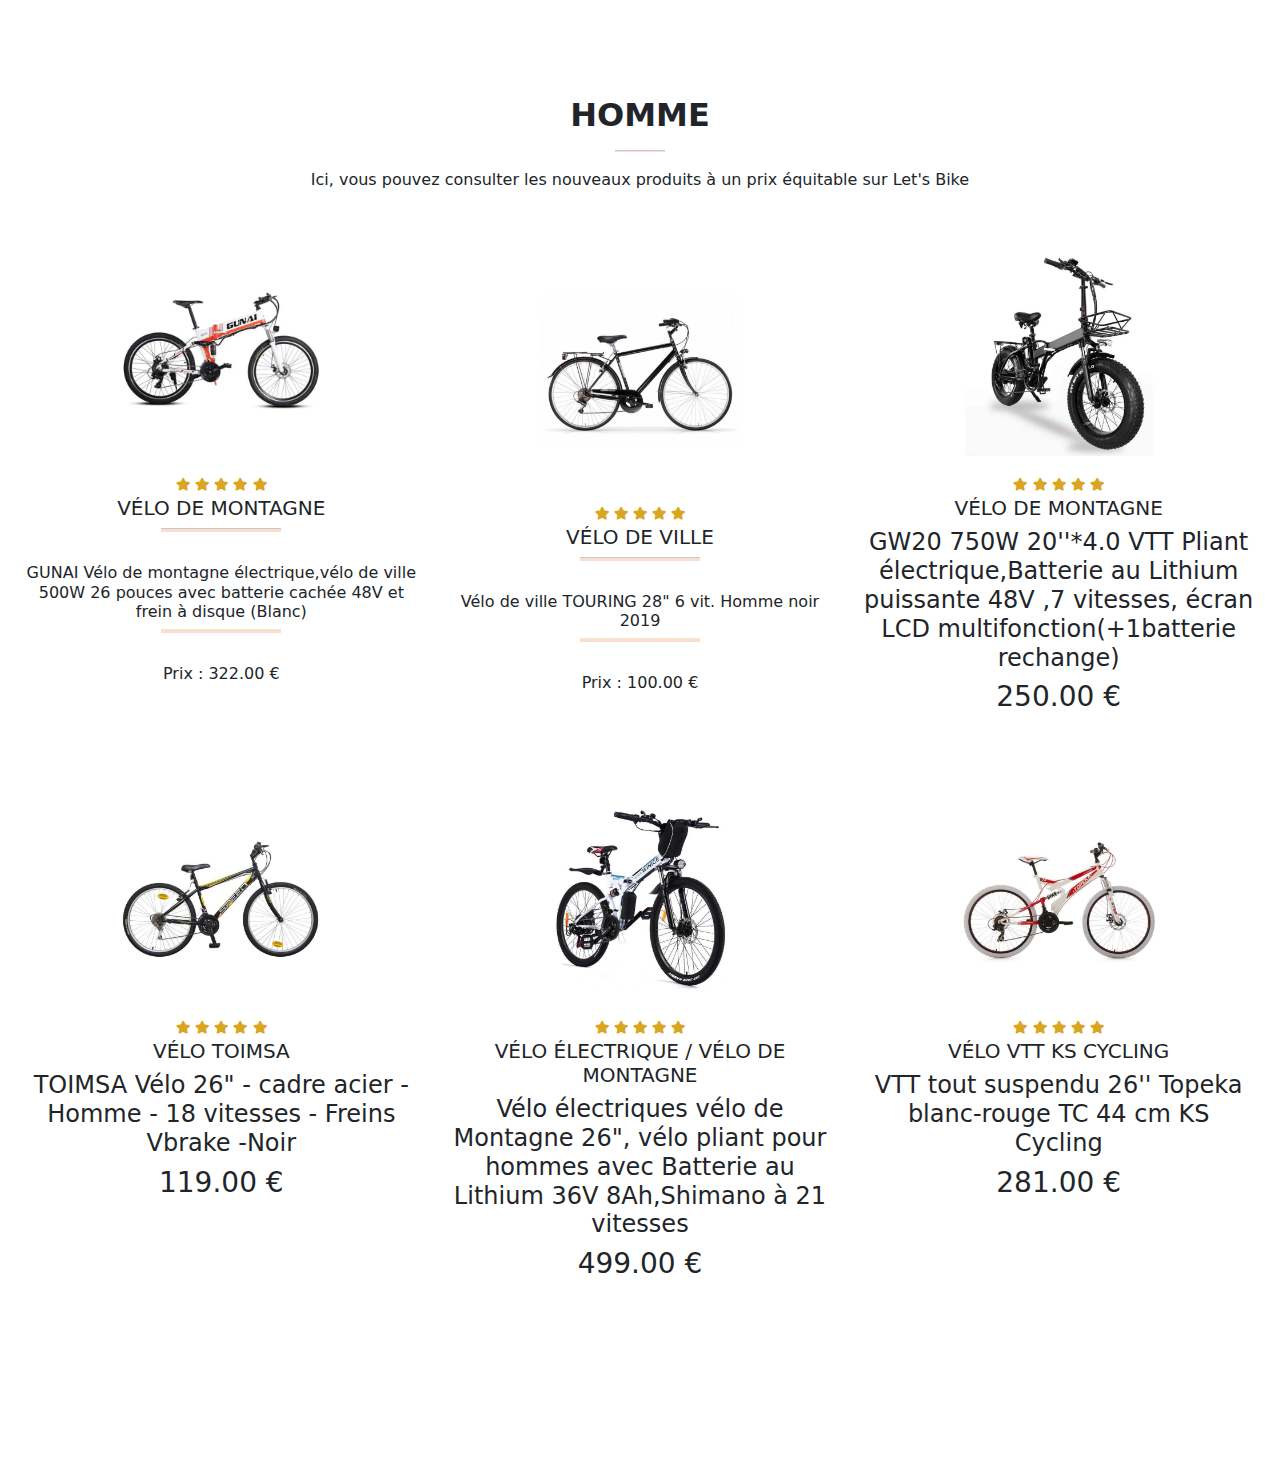
==== e-commerce.html @ 92ebff96 "Les cards" ====
<!DOCTYPE html>
<html lang="fr" dir="ltr">

<head>
    <meta charset="UTF-8">
    <meta http-equiv="X-UA-Compatible" content="IE=edge">
    <meta name="viewport" content="width=device-width, initial-scale=1.0">

    <title>Let's Bike</title>

    <!-- Bootstrap CSS -->
    <link rel="stylesheet" href="https://cdn.jsdelivr.net/npm/bootstrap@5.0.1/dist/css/bootstrap.min.css">
    <!-- Font awesome -->
    <link rel="stylesheet" href="https://cdnjs.cloudflare.com/ajax/libs/font-awesome/5.15.3/css/all.min.css" />
    <!-- Mon fichier css-->
    <link rel="stylesheet" href="css/style.css">

</head>

<body>




    <!-- Les cards Section -->

    <!-- Les cards Vélo pour Homme -->

    <section id="homme" class="my-5 pb-5">

        <div class="container text-center mt-5 py-5">
            <h2 class="text-uppercase fw-bold">HOMME</h2>
            <hr class="mx-auto" style="height: 2px;">
            <p>Ici, vous pouvez consulter les nouveaux produits à un prix équitable sur Let's Bike</p>
        </div>

        <div class="row mx-auto container-fluid row-cols-md-3">
            <div class="product text-center col-12 col-lg-4">
                <img class="img-fluid mb-3" src="images/velo1.webp" alt="" title="GUNAI Vélo de montagne électrique"
                    height="200" width="200">
                <div class="star">
                    <i class="fas fa-star"></i>
                    <i class="fas fa-star"></i>
                    <i class="fas fa-star"></i>
                    <i class="fas fa-star"></i>
                    <i class="fas fa-star"></i>
                </div>
                <h5 class="p-name">VÉLO DE MONTAGNE</h5>
                <hr class="deep-purple accent-2 mb-4 mt-0 d-inline-block mx-auto" style="width: 120px; height: 4px;">
                <h6>GUNAI Vélo de montagne électrique,vélo de ville 500W 26 pouces avec batterie cachée 48V et frein à
                    disque (Blanc)</h6>
                <hr class="deep-purple accent-2 mb-4 mt-0 d-inline-block mx-auto" style="color :#DAA520; width: 120px; height: 4px;">
                <h6 class="p-price">Prix : 322.00 €</h6>
                <button class="buy-btn"><i class="fas fa-shopping-cart"></i> Achat</button>
                <button class="get-btn"><i class="fas fa-shopping-basket"></i>
                    Ajouter au panier</button>
            </div>

            <div class="product text-center col-12 col-lg-4">
                <img class="img-fluid mb-3" src="images/velo2.jpg" alt="" title="GUNAI Vélo de montagne électrique"
                    height="200" width="200">
                <div class="star">
                    <i class="fas fa-star"></i>
                    <i class="fas fa-star"></i>
                    <i class="fas fa-star"></i>
                    <i class="fas fa-star"></i>
                    <i class="fas fa-star"></i>
                </div>
                <h5 class="p-name">VÉLO DE VILLE</h5>
                <hr class="deep-purple accent-2 mb-4 mt-0 d-inline-block mx-auto" style="width: 120px; height: 4px;">
                <h6>Vélo de ville TOURING 28" 6 vit. Homme noir 2019</h6>
                <hr class="deep-purple accent-2 mb-4 mt-0 d-inline-block mx-auto" style="color :#DAA520; width: 120px; height: 4px;">
                <h6 class="p-price">Prix : 100.00 €</h6>
                <button class="buy-btn"><i class="fas fa-shopping-cart"></i> Achat</button>
                <button class="get-btn"><i class="fas fa-shopping-basket"></i>Ajouter au panier</button>
            </div>

            <div class="product text-center col-12 col-lg-4">
                <img class="img-fluid mb-3" src="images/velo3.webp" alt="" title="GUNAI Vélo de montagne électrique"
                    height="200" width="200">
                <div class="star">
                    <i class="fas fa-star"></i>
                    <i class="fas fa-star"></i>
                    <i class="fas fa-star"></i>
                    <i class="fas fa-star"></i>
                    <i class="fas fa-star"></i>
                </div>
                <h5 class="p-name">VÉLO DE MONTAGNE</h5>
                <h4>GW20 750W 20''*4.0 VTT Pliant électrique,Batterie au Lithium puissante 48V ,7 vitesses, écran LCD
                    multifonction(+1batterie rechange)</h4>
                <h3 class="p-price">250.00 €</h3>
                <button class="buy-btn"><i class="fas fa-shopping-cart"></i> Achat</button>
                <button class="get-btn"><i class="fas fa-shopping-basket"></i>
                    Ajouter au panier</button>
            </div>


            <div class="product text-center col-12 col-lg-4">
                <img class="img-fluid mb-3" src="images/velo4.jpg" alt="" title="GUNAI Vélo de montagne électrique"
                    height="200" width="200">
                <div class="star">
                    <i class="fas fa-star"></i>
                    <i class="fas fa-star"></i>
                    <i class="fas fa-star"></i>
                    <i class="fas fa-star"></i>
                    <i class="fas fa-star"></i>
                </div>
                <h5 class="p-name">VÉLO TOIMSA</h5>
                <h4>TOIMSA Vélo 26" - cadre acier - Homme - 18 vitesses - Freins Vbrake -Noir</h4>
                <h3 class="p-price">119.00 €</h3>
                <button class="buy-btn"><i class="fas fa-shopping-cart"></i> Achat</button>
                <button class="get-btn"><i class="fas fa-shopping-basket"></i>
                    Ajouter au panier</button>
            </div>

            <div class="product text-center col-12 col-lg-4">
                <img class="img-fluid mb-3" src="images/velo5.jpg" alt="" title="GUNAI Vélo de montagne électrique"
                    height="200" width="200">
                <div class="star">
                    <i class="fas fa-star"></i>
                    <i class="fas fa-star"></i>
                    <i class="fas fa-star"></i>
                    <i class="fas fa-star"></i>
                    <i class="fas fa-star"></i>
                </div>
                <h5 class="p-name">VÉLO ÉLECTRIQUE / VÉLO DE MONTAGNE</h5>
                <h4>Vélo électriques vélo de Montagne 26", vélo pliant pour hommes avec Batterie au Lithium 36V
                    8Ah,Shimano à 21 vitesses</h4>
                <h3 class="p-price">499.00 €</h3>
                <button class="buy-btn"><i class="fas fa-shopping-cart"></i> Achat</button>
                <button class="get-btn"><i class="fas fa-shopping-basket"></i>
                    Ajouter au panier</button>
            </div>

            <div class="product text-center col-12 col-lg-4">
                <img class="img-fluid mb-3" src="images/velo6.jpg" alt="" title="GUNAI Vélo de montagne électrique"
                    height="200" width="200">
                <div class="star">
                    <i class="fas fa-star"></i>
                    <i class="fas fa-star"></i>
                    <i class="fas fa-star"></i>
                    <i class="fas fa-star"></i>
                    <i class="fas fa-star"></i>
                </div>
                <h5 class="p-name">VÉLO VTT KS CYCLING</h5>
                <h4>VTT tout suspendu 26'' Topeka blanc-rouge TC 44 cm KS Cycling</h4>
                <h3 class="p-price">281.00 €</h3>
                <button class="buy-btn"><i class="fas fa-shopping-cart"></i> Achat</button>
                <button class="get-btn"><i class="fas fa-shopping-basket"></i>Ajouter au panier</button>
            </div>
        </div>




    </section>




    <!-- Fin les cards -->




    <!--Fichier js-->
    <script src="js/script.js"></script>
    <!-- Option 1: Bootstrap Bundle with Popper -->
    <script src="https://cdn.jsdelivr.net/npm/bootstrap@5.0.1/dist/js/bootstrap.bundle.min.js"></script>

</body>

</html>
---- css/style.css ----
/* --- Produits --- */

.product {
    cursor: pointer;
    margin-bottom: 2rem;    
}
.product img {
    transition: 0.3s all;
}

.product:hover img {
    opacity: 0.7;
}
.product #buy-btn,.product .get-btn{
    transform: translateY(20px);
    opacity: 0;
    transition: 0.3s all;
}
}
.product:hover #buy-btn,.product:hover .get-btn{
  
    transform: translateY(0);
    opacity: 1;
   
}

.product .buy-btn,.product .get-btn{
    background-color: #563D7C;
    transform: translateY(20px);
    opacity: 0;
    transition: 0.3s all;
    color: #FFE484;
}
.product:hover .buy-btn,.product:hover .get-btn{
  
    transform: translateY(0);
    opacity: 1;
   
}
hr {
    height: 5px;
    width: 50px;
    background-color: #fb774b;
}
.star i {
    font-size: 0.8rem;
    color: goldenrod;
}
.product button {
    font-size: 0.8rem;
    font-weight: 700;
    outline: none;
    border: none;
    padding: 13px 30px;
    text-transform: uppercase;
    cursor: pointer;
}
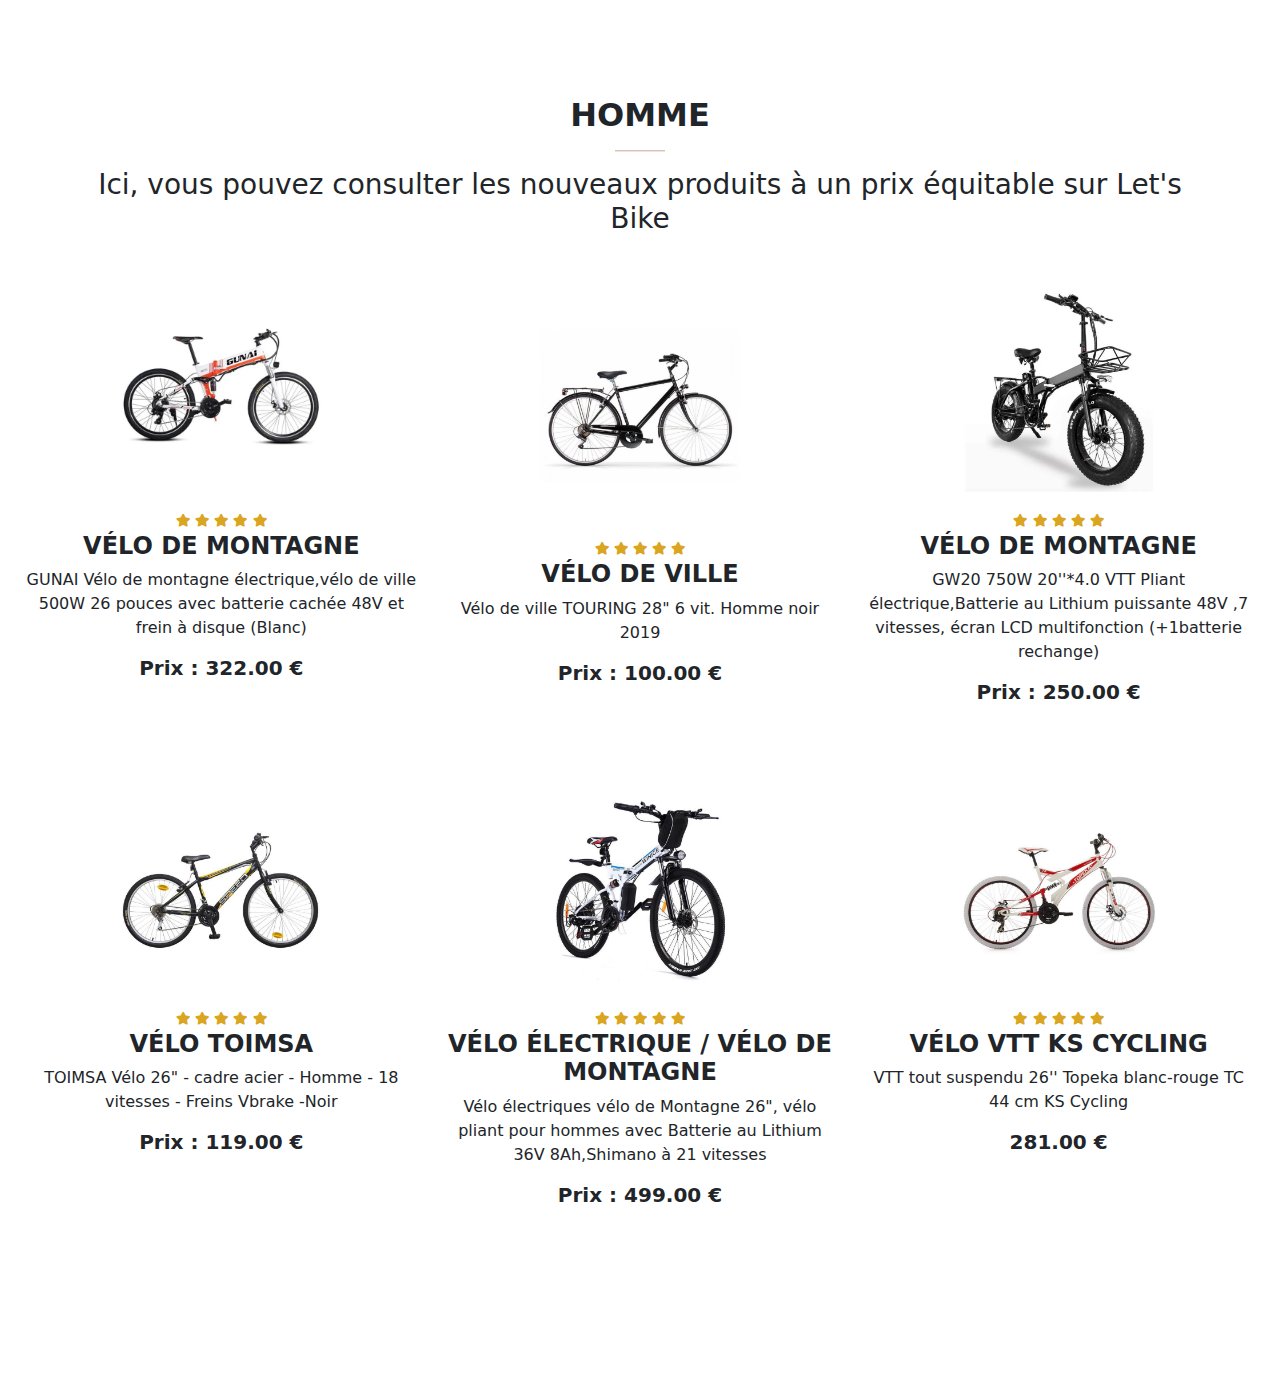
==== commit c830ff20: "correction de style dans les cards" ====
--- a/e-commerce.html
+++ b/e-commerce.html
@@ -30,14 +30,14 @@
 
         <div class="container text-center mt-5 py-5">
             <h2 class="text-uppercase fw-bold">HOMME</h2>
-            <hr class="mx-auto" style="height: 2px;">
-            <p>Ici, vous pouvez consulter les nouveaux produits à un prix équitable sur Let's Bike</p>
+            <hr class="mx-auto">
+            <h3>Ici, vous pouvez consulter les nouveaux produits à un prix équitable sur Let's Bike</h3>
         </div>
 
-        <div class="row mx-auto container-fluid row-cols-md-3">
+        <div class="row mx-auto container-fluid">
+
             <div class="product text-center col-12 col-lg-4">
-                <img class="img-fluid mb-3" src="images/velo1.webp" alt="" title="GUNAI Vélo de montagne électrique"
-                    height="200" width="200">
+                <img class="img-fluid mb-3" src="images/velo1.webp" alt="velo1" title="GUNAI Vélo de montagne électrique" height="200" width="200">
                 <div class="star">
                     <i class="fas fa-star"></i>
                     <i class="fas fa-star"></i>
@@ -45,20 +45,18 @@
                     <i class="fas fa-star"></i>
                     <i class="fas fa-star"></i>
                 </div>
-                <h5 class="p-name">VÉLO DE MONTAGNE</h5>
-                <hr class="deep-purple accent-2 mb-4 mt-0 d-inline-block mx-auto" style="width: 120px; height: 4px;">
-                <h6>GUNAI Vélo de montagne électrique,vélo de ville 500W 26 pouces avec batterie cachée 48V et frein à
-                    disque (Blanc)</h6>
-                <hr class="deep-purple accent-2 mb-4 mt-0 d-inline-block mx-auto" style="color :#DAA520; width: 120px; height: 4px;">
-                <h6 class="p-price">Prix : 322.00 €</h6>
+                <h4 class="p-name fw-bold">VÉLO DE MONTAGNE</h4>
+                <p>GUNAI Vélo de montagne électrique,vélo de ville 500W 26 pouces avec batterie cachée 48V et frein à
+                    disque (Blanc)</p>
+                <h5 class="p-price fw-bold">Prix : 322.00 €</h5>
                 <button class="buy-btn"><i class="fas fa-shopping-cart"></i> Achat</button>
-                <button class="get-btn"><i class="fas fa-shopping-basket"></i>
-                    Ajouter au panier</button>
+                <button class="get-btn"><i class="fas fa-shopping-basket"></i> Ajouter au panier</button>
             </div>
 
+
+
             <div class="product text-center col-12 col-lg-4">
-                <img class="img-fluid mb-3" src="images/velo2.jpg" alt="" title="GUNAI Vélo de montagne électrique"
-                    height="200" width="200">
+                <img class="img-fluid mb-3" src="images/velo2.jpg" alt="velo2" title="Vélo de ville touring" height="200" width="200">
                 <div class="star">
                     <i class="fas fa-star"></i>
                     <i class="fas fa-star"></i>
@@ -66,18 +64,17 @@
                     <i class="fas fa-star"></i>
                     <i class="fas fa-star"></i>
                 </div>
-                <h5 class="p-name">VÉLO DE VILLE</h5>
-                <hr class="deep-purple accent-2 mb-4 mt-0 d-inline-block mx-auto" style="width: 120px; height: 4px;">
-                <h6>Vélo de ville TOURING 28" 6 vit. Homme noir 2019</h6>
-                <hr class="deep-purple accent-2 mb-4 mt-0 d-inline-block mx-auto" style="color :#DAA520; width: 120px; height: 4px;">
-                <h6 class="p-price">Prix : 100.00 €</h6>
+                <h4 class="p-name fw-bold">VÉLO DE VILLE</h4>
+                <p>Vélo de ville TOURING 28" 6 vit. Homme noir 2019</p>
+                <h5 class="p-price fw-bold">Prix : 100.00 €</h5>
                 <button class="buy-btn"><i class="fas fa-shopping-cart"></i> Achat</button>
-                <button class="get-btn"><i class="fas fa-shopping-basket"></i>Ajouter au panier</button>
+                <button class="get-btn"><i class="fas fa-shopping-basket"></i> Ajouter au panier</button>
             </div>
 
+
+
             <div class="product text-center col-12 col-lg-4">
-                <img class="img-fluid mb-3" src="images/velo3.webp" alt="" title="GUNAI Vélo de montagne électrique"
-                    height="200" width="200">
+                <img class="img-fluid mb-3" src="images/velo3.webp" alt="velo3" title="VTT Pliant électrique" height="200" width="200">
                 <div class="star">
                     <i class="fas fa-star"></i>
                     <i class="fas fa-star"></i>
@@ -85,19 +82,16 @@
                     <i class="fas fa-star"></i>
                     <i class="fas fa-star"></i>
                 </div>
-                <h5 class="p-name">VÉLO DE MONTAGNE</h5>
-                <h4>GW20 750W 20''*4.0 VTT Pliant électrique,Batterie au Lithium puissante 48V ,7 vitesses, écran LCD
-                    multifonction(+1batterie rechange)</h4>
-                <h3 class="p-price">250.00 €</h3>
+                <h4 class="p-name fw-bold">VÉLO DE MONTAGNE</h4>
+                <p>GW20 750W 20''*4.0 VTT Pliant électrique,Batterie au Lithium puissante 48V ,7 vitesses, écran LCD multifonction (+1batterie rechange)</p>
+                <h5 class="p-price fw-bold">Prix : 250.00 €</h5>
                 <button class="buy-btn"><i class="fas fa-shopping-cart"></i> Achat</button>
-                <button class="get-btn"><i class="fas fa-shopping-basket"></i>
-                    Ajouter au panier</button>
+                <button class="get-btn"><i class="fas fa-shopping-basket"></i> Ajouter au panier</button>
             </div>
 
 
             <div class="product text-center col-12 col-lg-4">
-                <img class="img-fluid mb-3" src="images/velo4.jpg" alt="" title="GUNAI Vélo de montagne électrique"
-                    height="200" width="200">
+                <img class="img-fluid mb-3" src="images/velo4.jpg" alt="velo4" title="TOIMSA Vélo 26" height="200" width="200">
                 <div class="star">
                     <i class="fas fa-star"></i>
                     <i class="fas fa-star"></i>
@@ -105,17 +99,15 @@
                     <i class="fas fa-star"></i>
                     <i class="fas fa-star"></i>
                 </div>
-                <h5 class="p-name">VÉLO TOIMSA</h5>
-                <h4>TOIMSA Vélo 26" - cadre acier - Homme - 18 vitesses - Freins Vbrake -Noir</h4>
-                <h3 class="p-price">119.00 €</h3>
+                <h4 class="p-name fw-bold">VÉLO TOIMSA</h4>
+                <p>TOIMSA Vélo 26" - cadre acier - Homme - 18 vitesses - Freins Vbrake -Noir</p>
+                <h5 class="p-price fw-bold">Prix : 119.00 €</h5>
                 <button class="buy-btn"><i class="fas fa-shopping-cart"></i> Achat</button>
-                <button class="get-btn"><i class="fas fa-shopping-basket"></i>
-                    Ajouter au panier</button>
+                <button class="get-btn"><i class="fas fa-shopping-basket"></i> Ajouter au panier</button>
             </div>
 
             <div class="product text-center col-12 col-lg-4">
-                <img class="img-fluid mb-3" src="images/velo5.jpg" alt="" title="GUNAI Vélo de montagne électrique"
-                    height="200" width="200">
+                <img class="img-fluid mb-3" src="images/velo5.jpg" alt="velo5" title="Vélo électriques vélo de Montagne" height="200" width="200">
                 <div class="star">
                     <i class="fas fa-star"></i>
                     <i class="fas fa-star"></i>
@@ -123,18 +115,15 @@
                     <i class="fas fa-star"></i>
                     <i class="fas fa-star"></i>
                 </div>
-                <h5 class="p-name">VÉLO ÉLECTRIQUE / VÉLO DE MONTAGNE</h5>
-                <h4>Vélo électriques vélo de Montagne 26", vélo pliant pour hommes avec Batterie au Lithium 36V
-                    8Ah,Shimano à 21 vitesses</h4>
-                <h3 class="p-price">499.00 €</h3>
+                <h4 class="p-name fw-bold">VÉLO ÉLECTRIQUE / VÉLO DE MONTAGNE</h4>
+                <p>Vélo électriques vélo de Montagne 26", vélo pliant pour hommes avec Batterie au Lithium 36V 8Ah,Shimano à 21 vitesses</p>
+                <h5 class="p-price fw-bold">Prix : 499.00 €</h5>
                 <button class="buy-btn"><i class="fas fa-shopping-cart"></i> Achat</button>
-                <button class="get-btn"><i class="fas fa-shopping-basket"></i>
-                    Ajouter au panier</button>
+                <button class="get-btn"><i class="fas fa-shopping-basket"></i> Ajouter au panier</button>
             </div>
 
             <div class="product text-center col-12 col-lg-4">
-                <img class="img-fluid mb-3" src="images/velo6.jpg" alt="" title="GUNAI Vélo de montagne électrique"
-                    height="200" width="200">
+                <img class="img-fluid mb-3" src="images/velo6.jpg" alt="velo6" title="VTT KS Cycling" height="200" width="200">
                 <div class="star">
                     <i class="fas fa-star"></i>
                     <i class="fas fa-star"></i>
@@ -142,11 +131,11 @@
                     <i class="fas fa-star"></i>
                     <i class="fas fa-star"></i>
                 </div>
-                <h5 class="p-name">VÉLO VTT KS CYCLING</h5>
-                <h4>VTT tout suspendu 26'' Topeka blanc-rouge TC 44 cm KS Cycling</h4>
-                <h3 class="p-price">281.00 €</h3>
+                <h4 class="p-name fw-bold">VÉLO VTT KS CYCLING</h4>
+                <p>VTT tout suspendu 26'' Topeka blanc-rouge TC 44 cm KS Cycling</p>
+                <h5 class="p-price fw-bold">281.00 €</h5>
                 <button class="buy-btn"><i class="fas fa-shopping-cart"></i> Achat</button>
-                <button class="get-btn"><i class="fas fa-shopping-basket"></i>Ajouter au panier</button>
+                <button class="get-btn"><i class="fas fa-shopping-basket"></i> Ajouter au panier</button>
             </div>
         </div>
 
--- a/css/style.css
+++ b/css/style.css
@@ -39,7 +39,7 @@
    
 }
 hr {
-    height: 5px;
+    height: 2px;
     width: 50px;
     background-color: #fb774b;
 }
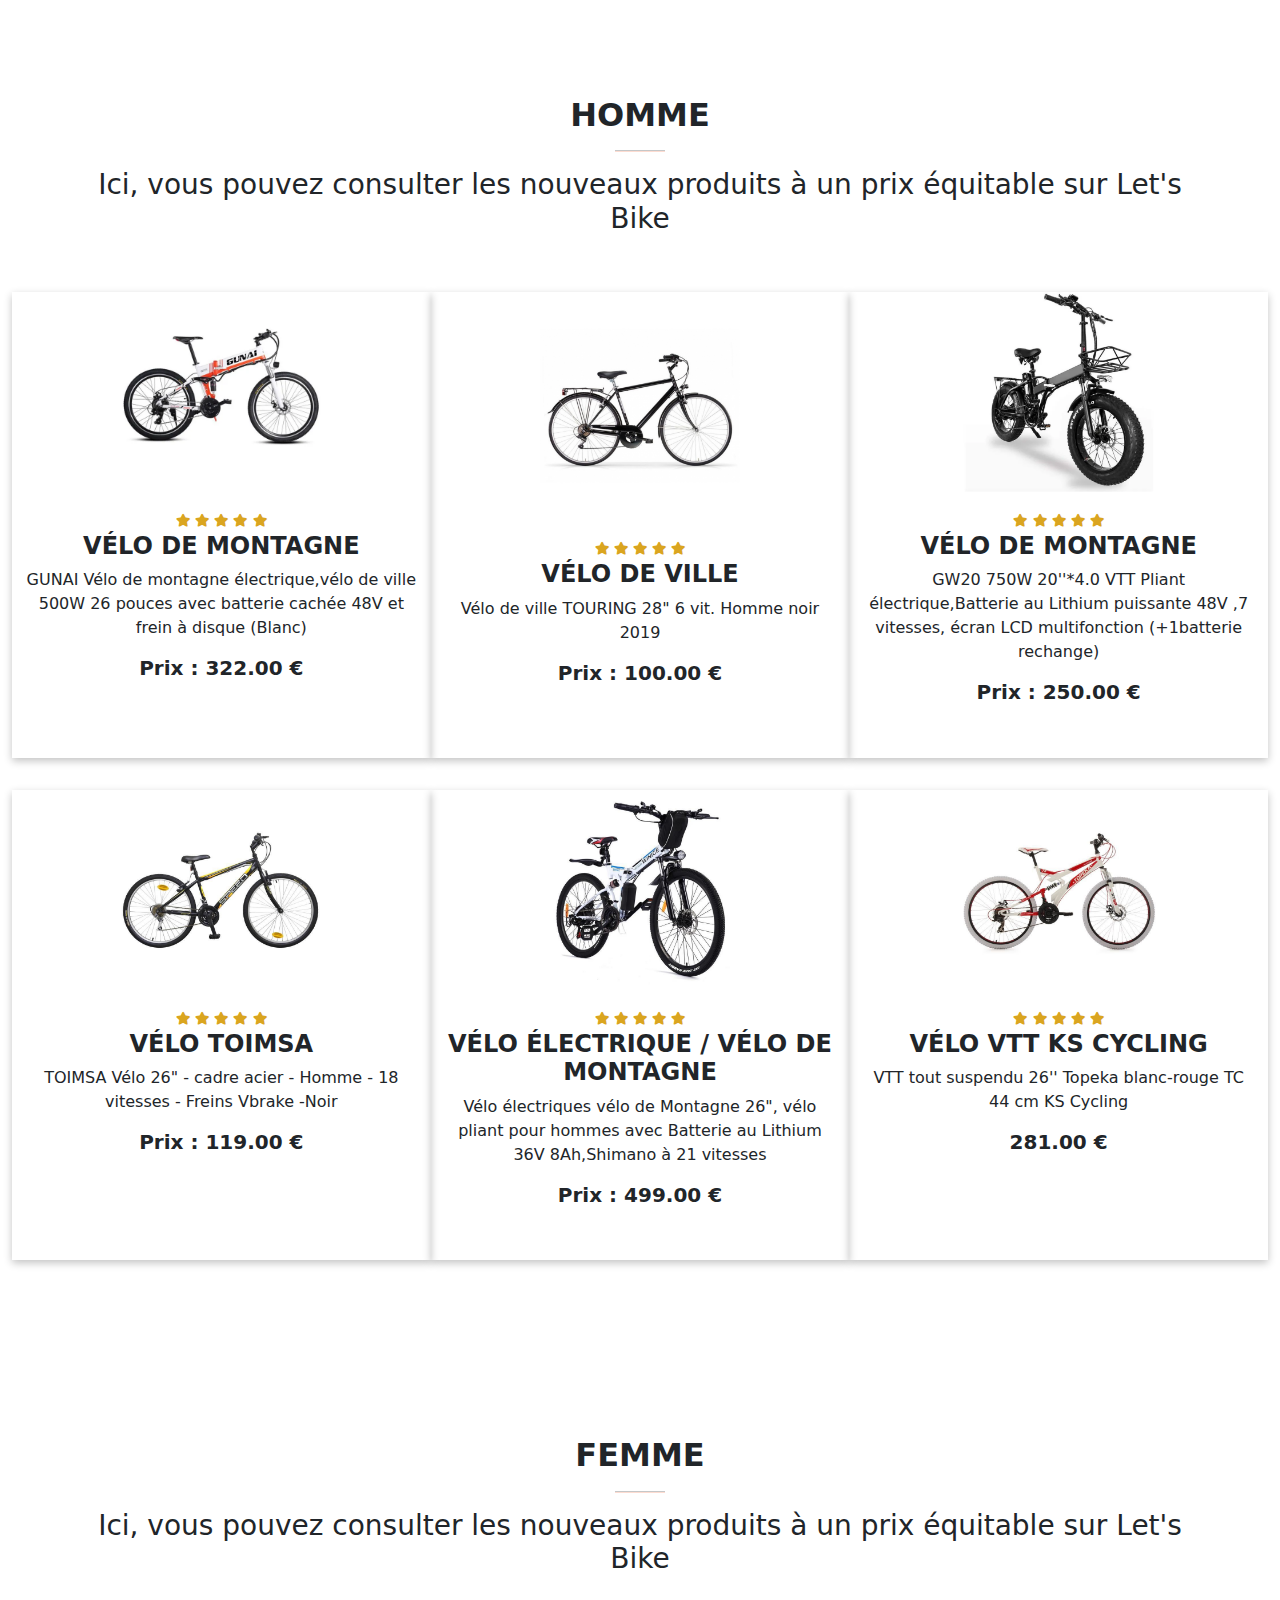
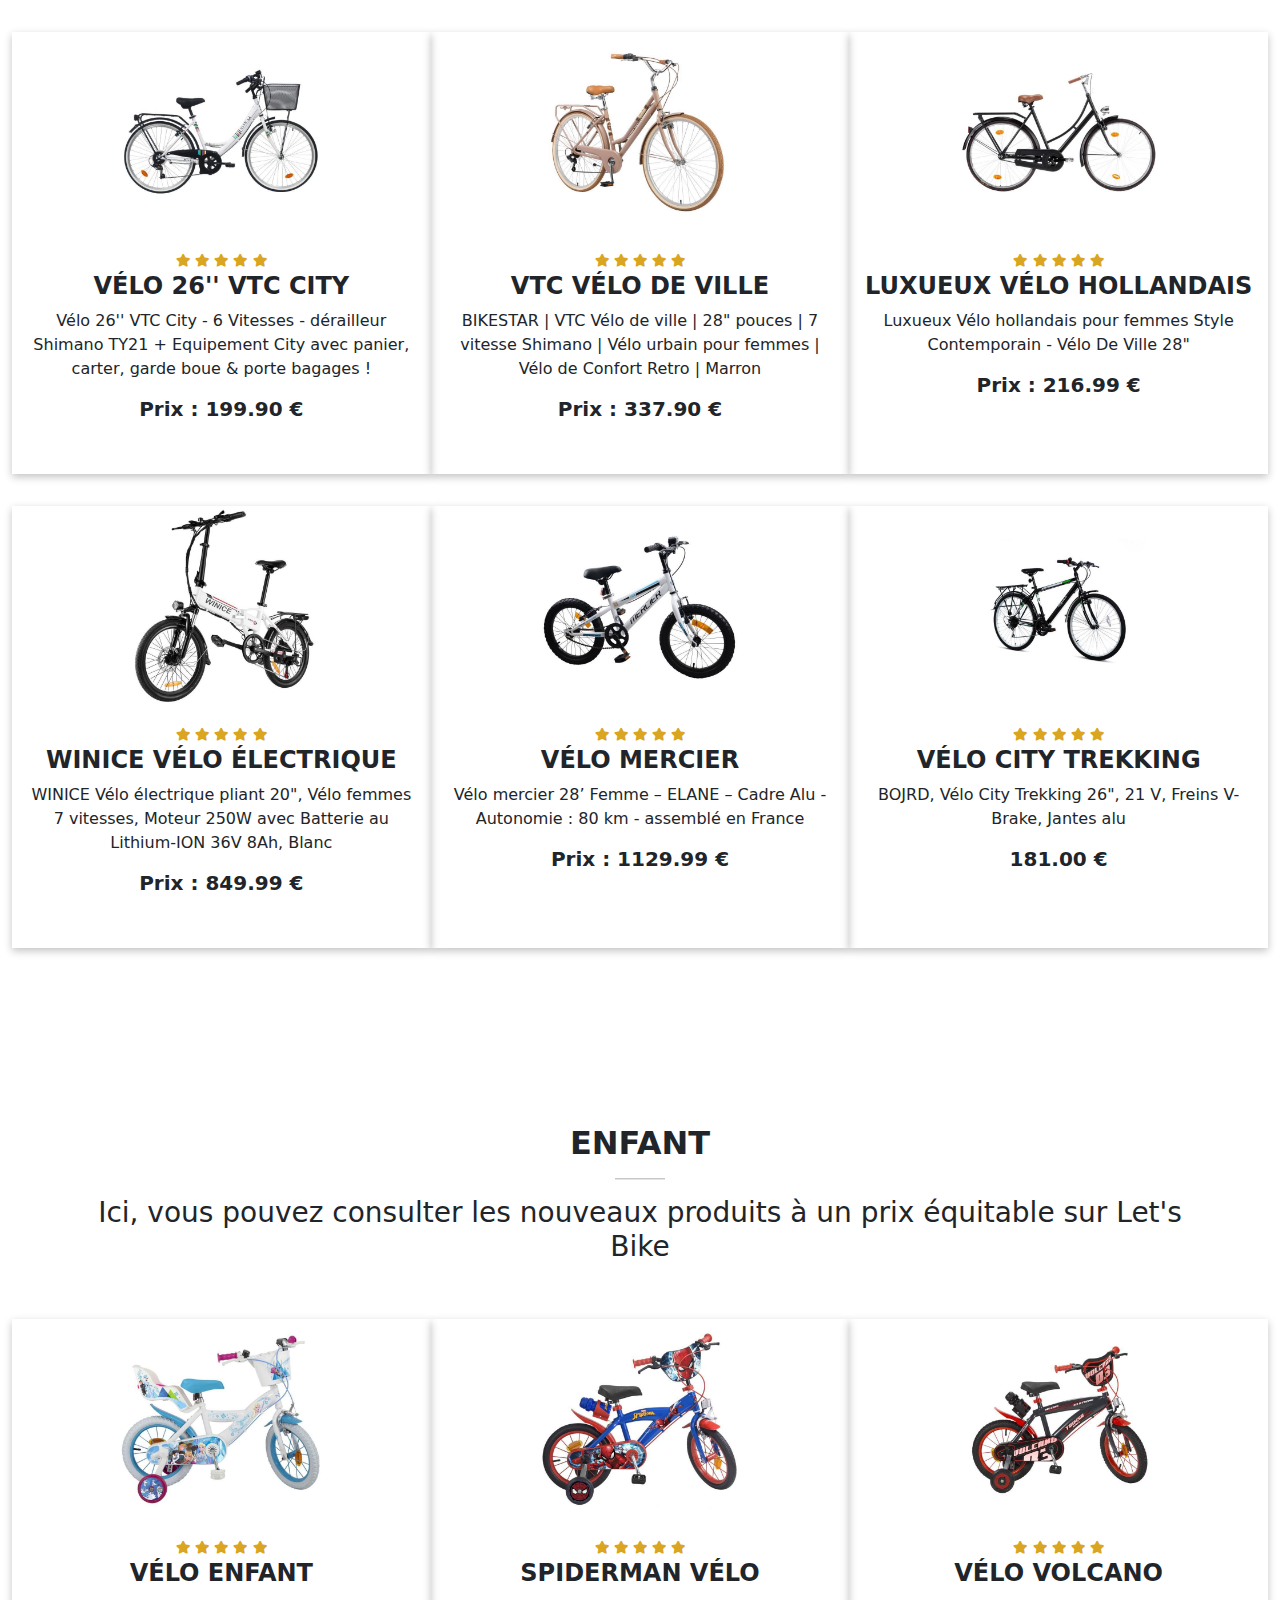
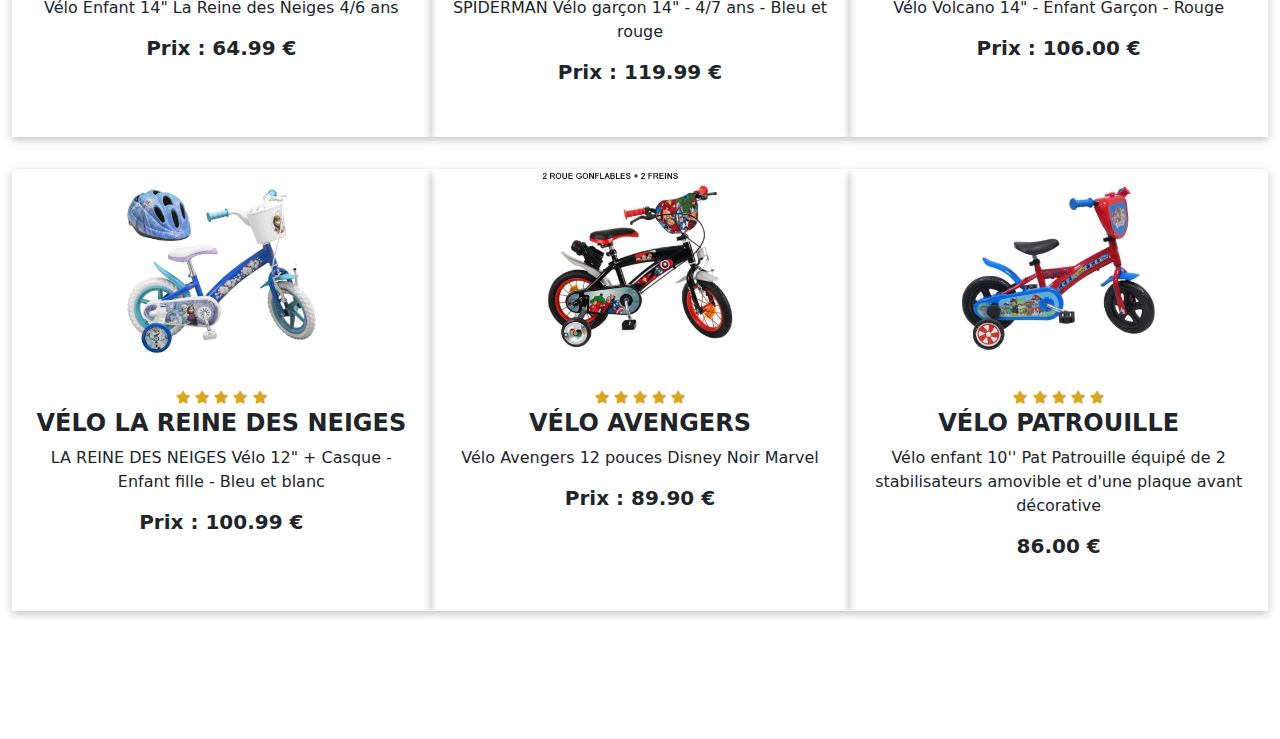
==== commit 28d0f425: "Ajout de section femme et enfant" ====
--- a/e-commerce.html
+++ b/e-commerce.html
@@ -144,7 +144,268 @@
 
     </section>
 
-
+    <!-- Fin section Homme -->
+
+
+    <!-- Début section Femme -->
+
+    
+
+     <section id="femme" class="my-5 pb-5">
+
+        <div class="container text-center mt-5 py-5">
+            <h2 class="text-uppercase fw-bold">FEMME</h2>
+            <hr class="mx-auto">
+            <h3>Ici, vous pouvez consulter les nouveaux produits à un prix équitable sur Let's Bike</h3>
+        </div>
+
+        <div class="row mx-auto container-fluid">
+
+            <div class="product text-center col-12 col-lg-4">
+                <img class="img-fluid mb-3" src="images/veloFemme/velo1.jpg" alt="velo1" title="Vélo 26'' VTC City" height="200" width="200">
+                <div class="star">
+                    <i class="fas fa-star"></i>
+                    <i class="fas fa-star"></i>
+                    <i class="fas fa-star"></i>
+                    <i class="fas fa-star"></i>
+                    <i class="fas fa-star"></i>
+                </div>
+                <h4 class="p-name fw-bold text-uppercase">Vélo 26'' VTC City</h4>
+                <p>Vélo 26'' VTC City - 6 Vitesses - dérailleur Shimano TY21 + Equipement City avec panier, carter, garde boue & porte bagages !</p>
+                <h5 class="p-price fw-bold">Prix : 199.90 €</h5>
+                <button class="buy-btn"><i class="fas fa-shopping-cart"></i> Achat</button>
+                <button class="get-btn"><i class="fas fa-shopping-basket"></i> Ajouter au panier</button>
+            </div>
+
+
+
+            <div class="product text-center col-12 col-lg-4">
+                <img class="img-fluid mb-3" src="images/veloFemme/velo2.jpg" alt="velo2" title="VTC Vélo de ville" height="200" width="200">
+                <div class="star">
+                    <i class="fas fa-star"></i>
+                    <i class="fas fa-star"></i>
+                    <i class="fas fa-star"></i>
+                    <i class="fas fa-star"></i>
+                    <i class="fas fa-star"></i>
+                </div>
+                <h4 class="p-name fw-bold text-uppercase">VTC Vélo de ville</h4>
+                <p>BIKESTAR | VTC Vélo de ville | 28" pouces | 7 vitesse Shimano | Vélo urbain pour femmes | Vélo de Confort Retro | Marron</p>
+                <h5 class="p-price fw-bold">Prix : 337.90 €</h5>
+                <button class="buy-btn"><i class="fas fa-shopping-cart"></i> Achat</button>
+                <button class="get-btn"><i class="fas fa-shopping-basket"></i> Ajouter au panier</button>
+            </div>
+
+
+
+            <div class="product text-center col-12 col-lg-4">
+                <img class="img-fluid mb-3" src="images/veloFemme/velo3.jpg" alt="velo3" title="Luxueux Vélo hollandais" height="200" width="200">
+                <div class="star">
+                    <i class="fas fa-star"></i>
+                    <i class="fas fa-star"></i>
+                    <i class="fas fa-star"></i>
+                    <i class="fas fa-star"></i>
+                    <i class="fas fa-star"></i>
+                </div>
+                <h4 class="p-name fw-bold text-uppercase">Luxueux Vélo hollandais</h4>
+                <p>Luxueux Vélo hollandais pour femmes Style Contemporain - Vélo De Ville 28"</p>
+                <h5 class="p-price fw-bold">Prix : 216.99 €</h5>
+                <button class="buy-btn"><i class="fas fa-shopping-cart"></i> Achat</button>
+                <button class="get-btn"><i class="fas fa-shopping-basket"></i> Ajouter au panier</button>
+            </div>
+
+
+            <div class="product text-center col-12 col-lg-4">
+                <img class="img-fluid mb-3" src="images/veloFemme/velo4.jpg" alt="velo4" title="WINICE Vélo électrique" height="200" width="200">
+                <div class="star">
+                    <i class="fas fa-star"></i>
+                    <i class="fas fa-star"></i>
+                    <i class="fas fa-star"></i>
+                    <i class="fas fa-star"></i>
+                    <i class="fas fa-star"></i>
+                </div>
+                <h4 class="p-name fw-bold text-uppercase">WINICE Vélo électrique</h4>
+                <p>WINICE Vélo électrique pliant 20", Vélo femmes 7 vitesses, Moteur 250W avec Batterie au Lithium-ION 36V 8Ah, Blanc</p>
+                <h5 class="p-price fw-bold">Prix : 849.99 €</h5>
+                <button class="buy-btn"><i class="fas fa-shopping-cart"></i> Achat</button>
+                <button class="get-btn"><i class="fas fa-shopping-basket"></i> Ajouter au panier</button>
+            </div>
+
+            <div class="product text-center col-12 col-lg-4">
+                <img class="img-fluid mb-3" src="images/veloFemme/velo5.jpg" alt="velo5" title="Vélo mercier" height="200" width="200">
+                <div class="star">
+                    <i class="fas fa-star"></i>
+                    <i class="fas fa-star"></i>
+                    <i class="fas fa-star"></i>
+                    <i class="fas fa-star"></i>
+                    <i class="fas fa-star"></i>
+                </div>
+                <h4 class="p-name fw-bold text-uppercase">Vélo mercier</h4>
+                <p>Vélo mercier 28’ Femme – ELANE – Cadre Alu - Autonomie : 80 km - assemblé en France</p>
+                <h5 class="p-price fw-bold">Prix : 1129.99 €</h5>
+                <button class="buy-btn"><i class="fas fa-shopping-cart"></i> Achat</button>
+                <button class="get-btn"><i class="fas fa-shopping-basket"></i> Ajouter au panier</button>
+            </div>
+
+            <div class="product text-center col-12 col-lg-4">
+                <img class="img-fluid mb-3" src="images/veloFemme/velo6.jpg" alt="velo6" title="Vélo City Trekking" height="200" width="200">
+                <div class="star">
+                    <i class="fas fa-star"></i>
+                    <i class="fas fa-star"></i>
+                    <i class="fas fa-star"></i>
+                    <i class="fas fa-star"></i>
+                    <i class="fas fa-star"></i>
+                </div>
+                <h4 class="p-name fw-bold text-uppercase">Vélo City Trekking</h4>
+                <p>BOJRD, Vélo City Trekking 26", 21 V, Freins V-Brake, Jantes alu</p>
+                <h5 class="p-price fw-bold">181.00 €</h5>
+                <button class="buy-btn"><i class="fas fa-shopping-cart"></i> Achat</button>
+                <button class="get-btn"><i class="fas fa-shopping-basket"></i> Ajouter au panier</button>
+            </div>
+        </div>
+
+
+
+
+    </section>
+
+
+
+
+
+    <!-- Fin section Femme -->
+
+
+
+    <!-- Section enfants-->
+
+    
+   
+
+     <section id="enfant" class="my-5 pb-5">
+
+        <div class="container text-center mt-5 py-5">
+            <h2 class="text-uppercase fw-bold">enfant</h2>
+            <hr class="mx-auto">
+            <h3>Ici, vous pouvez consulter les nouveaux produits à un prix équitable sur Let's Bike</h3>
+        </div>
+
+        <div class="row mx-auto container-fluid">
+
+            <div class="product text-center col-12 col-lg-4">
+                <img class="img-fluid mb-3" src="images/veloEnfant/velo1.jpg" alt="velo1" title="Vélo Enfant" height="200" width="200">
+                <div class="star">
+                    <i class="fas fa-star"></i>
+                    <i class="fas fa-star"></i>
+                    <i class="fas fa-star"></i>
+                    <i class="fas fa-star"></i>
+                    <i class="fas fa-star"></i>
+                </div>
+                <h4 class="p-name fw-bold text-uppercase">Vélo Enfant</h4>
+                <p>Vélo Enfant 14" La Reine des Neiges 4/6 ans</p>
+                <h5 class="p-price fw-bold">Prix : 64.99 €</h5>
+                <button class="buy-btn"><i class="fas fa-shopping-cart"></i> Achat</button>
+                <button class="get-btn"><i class="fas fa-shopping-basket"></i> Ajouter au panier</button>
+            </div>
+
+
+
+            <div class="product text-center col-12 col-lg-4">
+                <img class="img-fluid mb-3" src="images/veloEnfant/velo2.jpg" alt="velo2" title="SPIDERMAN Vélo" height="200" width="200">
+                <div class="star">
+                    <i class="fas fa-star"></i>
+                    <i class="fas fa-star"></i>
+                    <i class="fas fa-star"></i>
+                    <i class="fas fa-star"></i>
+                    <i class="fas fa-star"></i>
+                </div>
+                <h4 class="p-name fw-bold text-uppercase">SPIDERMAN Vélo</h4>
+                <p>SPIDERMAN Vélo garçon 14" - 4/7 ans - Bleu et rouge</p>
+                <h5 class="p-price fw-bold">Prix : 119.99 €</h5>
+                <button class="buy-btn"><i class="fas fa-shopping-cart"></i> Achat</button>
+                <button class="get-btn"><i class="fas fa-shopping-basket"></i> Ajouter au panier</button>
+            </div>
+
+
+
+            <div class="product text-center col-12 col-lg-4">
+                <img class="img-fluid mb-3" src="images/veloEnfant/velo3.jpg" alt="velo3" title="Vélo Volcano" height="200" width="200">
+                <div class="star">
+                    <i class="fas fa-star"></i>
+                    <i class="fas fa-star"></i>
+                    <i class="fas fa-star"></i>
+                    <i class="fas fa-star"></i>
+                    <i class="fas fa-star"></i>
+                </div>
+                <h4 class="p-name fw-bold text-uppercase">Vélo Volcano</h4>
+                <p>Vélo Volcano 14" - Enfant Garçon - Rouge</p>
+                <h5 class="p-price fw-bold">Prix : 106.00 €</h5>
+                <button class="buy-btn"><i class="fas fa-shopping-cart"></i> Achat</button>
+                <button class="get-btn"><i class="fas fa-shopping-basket"></i> Ajouter au panier</button>
+            </div>
+
+
+            <div class="product text-center col-12 col-lg-4">
+                <img class="img-fluid mb-3" src="images/veloEnfant/velo4.jpg" alt="velo4" title="LA REINE DES NEIGES Vélo" height="200" width="200">
+                <div class="star">
+                    <i class="fas fa-star"></i>
+                    <i class="fas fa-star"></i>
+                    <i class="fas fa-star"></i>
+                    <i class="fas fa-star"></i>
+                    <i class="fas fa-star"></i>
+                </div>
+                <h4 class="p-name fw-bold text-uppercase">Vélo LA REINE DES NEIGES</h4>
+                <p>LA REINE DES NEIGES Vélo 12" + Casque - Enfant fille - Bleu et blanc</p>
+                <h5 class="p-price fw-bold">Prix : 100.99 €</h5>
+                <button class="buy-btn"><i class="fas fa-shopping-cart"></i> Achat</button>
+                <button class="get-btn"><i class="fas fa-shopping-basket"></i> Ajouter au panier</button>
+            </div>
+
+            <div class="product text-center col-12 col-lg-4">
+                <img class="img-fluid mb-3" src="images/veloEnfant/velo5.jpg" alt="velo5" title="Vélo Avengers" height="200" width="200">
+                <div class="star">
+                    <i class="fas fa-star"></i>
+                    <i class="fas fa-star"></i>
+                    <i class="fas fa-star"></i>
+                    <i class="fas fa-star"></i>
+                    <i class="fas fa-star"></i>
+                </div>
+                <h4 class="p-name fw-bold text-uppercase">Vélo Avengers</h4>
+                <p>Vélo Avengers 12 pouces Disney Noir Marvel</p>
+                <h5 class="p-price fw-bold">Prix : 89.90 €</h5>
+                <button class="buy-btn"><i class="fas fa-shopping-cart"></i> Achat</button>
+                <button class="get-btn"><i class="fas fa-shopping-basket"></i> Ajouter au panier</button>
+            </div>
+
+            <div class="product text-center col-12 col-lg-4">
+                <img class="img-fluid mb-3" src="images/veloEnfant/velo6.jpg" alt="velo6" title="Vélo Patrouille" height="200" width="200">
+                <div class="star">
+                    <i class="fas fa-star"></i>
+                    <i class="fas fa-star"></i>
+                    <i class="fas fa-star"></i>
+                    <i class="fas fa-star"></i>
+                    <i class="fas fa-star"></i>
+                </div>
+                <h4 class="p-name fw-bold text-uppercase">Vélo Patrouille</h4>
+                <p>Vélo enfant 10'' Pat Patrouille équipé de 2 stabilisateurs amovible et d'une plaque avant décorative</p>
+                <h5 class="p-price fw-bold">86.00 €</h5>
+                <button class="buy-btn"><i class="fas fa-shopping-cart"></i> Achat</button>
+                <button class="get-btn"><i class="fas fa-shopping-basket"></i> Ajouter au panier</button>
+            </div>
+        </div>
+
+
+
+
+    </section>
+
+
+
+
+
+    <!-- Fin section Femme -->
+
+
+    <!-- Fin section enfants-->
 
 
     <!-- Fin les cards -->
--- a/css/style.css
+++ b/css/style.css
@@ -3,7 +3,8 @@
 
 .product {
     cursor: pointer;
-    margin-bottom: 2rem;    
+    margin-bottom: 2rem; 
+    box-shadow: rgba(0, 0, 0, 0.24) 0px 3px 8px;   
 }
 .product img {
     transition: 0.3s all;
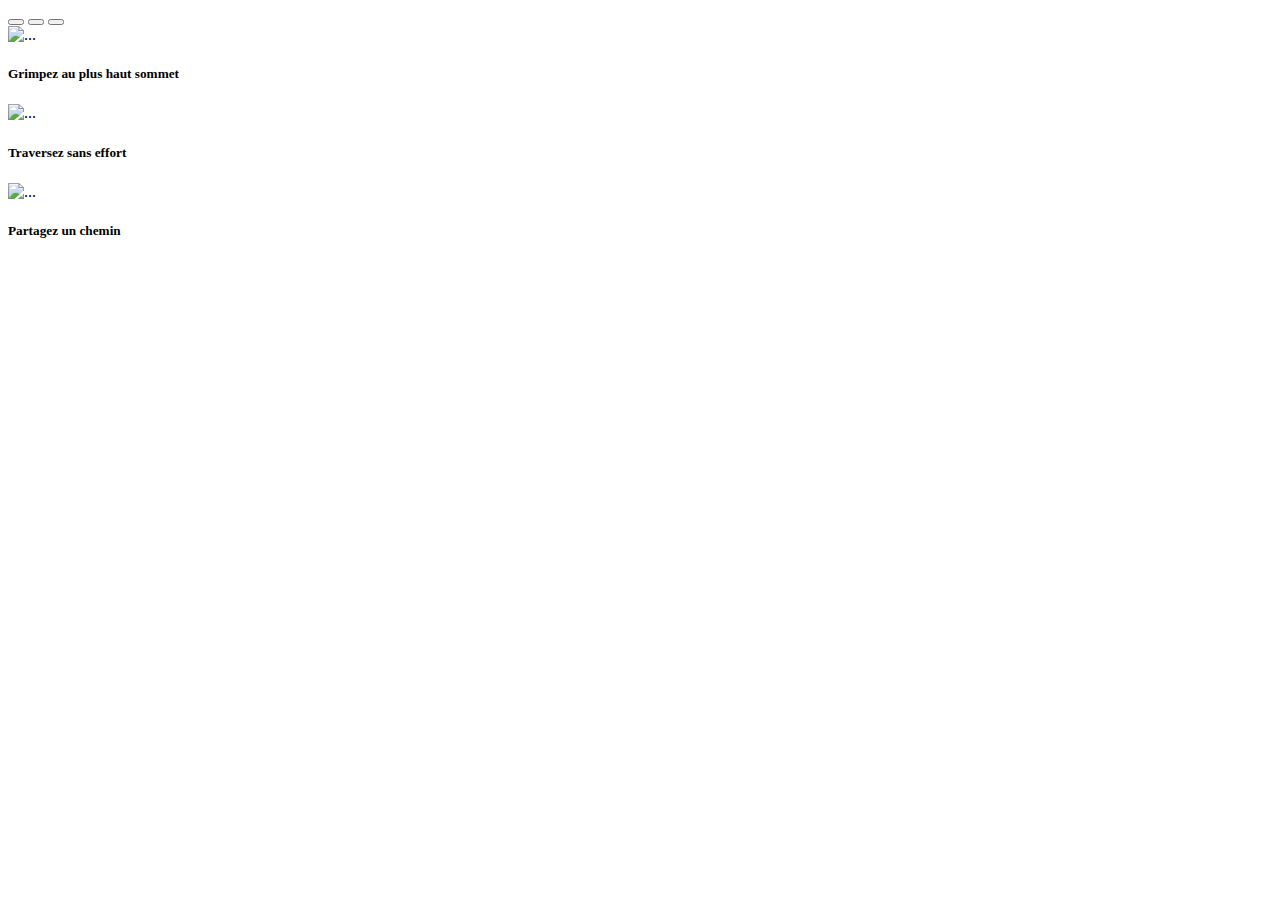
==== commit fa0b6b40: "Carousel v1.0" ====
--- a/e-commerce.html
+++ b/e-commerce.html
@@ -1,423 +1,51 @@
 <!DOCTYPE html>
-<html lang="fr" dir="ltr">
-
+<html lang="en">
 <head>
     <meta charset="UTF-8">
     <meta http-equiv="X-UA-Compatible" content="IE=edge">
     <meta name="viewport" content="width=device-width, initial-scale=1.0">
-
-    <title>Let's Bike</title>
-
-    <!-- Bootstrap CSS -->
-    <link rel="stylesheet" href="https://cdn.jsdelivr.net/npm/bootstrap@5.0.1/dist/css/bootstrap.min.css">
-    <!-- Font awesome -->
-    <link rel="stylesheet" href="https://cdnjs.cloudflare.com/ajax/libs/font-awesome/5.15.3/css/all.min.css" />
-    <!-- Mon fichier css-->
-    <link rel="stylesheet" href="css/style.css">
-
+    <title>Document</title>
+    <link href="https://cdn.jsdelivr.net/npm/bootstrap@5.0.1/dist/css/bootstrap.min.css" rel="stylesheet"
+    integrity="sha384-+0n0xVW2eSR5OomGNYDnhzAbDsOXxcvSN1TPprVMTNDbiYZCxYbOOl7+AMvyTG2x" crossorigin="anonymous">
 </head>
-
 <body>
-
-
-
-
-    <!-- Les cards Section -->
-
-    <!-- Les cards Vélo pour Homme -->
-
-    <section id="homme" class="my-5 pb-5">
-
-        <div class="container text-center mt-5 py-5">
-            <h2 class="text-uppercase fw-bold">HOMME</h2>
-            <hr class="mx-auto">
-            <h3>Ici, vous pouvez consulter les nouveaux produits à un prix équitable sur Let's Bike</h3>
-        </div>
-
-        <div class="row mx-auto container-fluid">
-
-            <div class="product text-center col-12 col-lg-4">
-                <img class="img-fluid mb-3" src="images/velo1.webp" alt="velo1" title="GUNAI Vélo de montagne électrique" height="200" width="200">
-                <div class="star">
-                    <i class="fas fa-star"></i>
-                    <i class="fas fa-star"></i>
-                    <i class="fas fa-star"></i>
-                    <i class="fas fa-star"></i>
-                    <i class="fas fa-star"></i>
+    <section id="carousel">
+        <div id="carouselExampleCaptions" class="carousel slide carousel-fade" data-bs-ride="carousel">
+            <div class="carousel-indicators">
+              <button type="button" data-bs-target="#carouselExampleCaptions" data-bs-slide-to="0" class="active"
+                aria-current="true" aria-label="Slide 1"></button>
+              <button type="button" data-bs-target="#carouselExampleCaptions" data-bs-slide-to="1"
+                aria-label="Slide 2"></button>
+              <button type="button" data-bs-target="#carouselExampleCaptions" data-bs-slide-to="2"
+                aria-label="Slide 3"></button>
+            </div>
+            <div class="carousel-inner">
+              <div class="carousel-item active">
+                <img src="img/carousel1.jpeg" class="d-block w-100" alt="...">
+                <div class="carousel-caption d-none d-md-block">
+                  <h5>Grimpez au plus haut sommet</h5>
+                  <p></p>
                 </div>
-                <h4 class="p-name fw-bold">VÉLO DE MONTAGNE</h4>
-                <p>GUNAI Vélo de montagne électrique,vélo de ville 500W 26 pouces avec batterie cachée 48V et frein à
-                    disque (Blanc)</p>
-                <h5 class="p-price fw-bold">Prix : 322.00 €</h5>
-                <button class="buy-btn"><i class="fas fa-shopping-cart"></i> Achat</button>
-                <button class="get-btn"><i class="fas fa-shopping-basket"></i> Ajouter au panier</button>
+              </div>
+              <div class="carousel-item">
+                <img src="img/carousel2.jpeg" class="d-block w-100" alt="...">
+                <div class="carousel-caption d-none d-md-block">
+                  <h5>Traversez sans effort</h5>
+                  <p></p>
+                </div>
+              </div>
+              <div class="carousel-item">
+                <img src="img/carousel3.jpeg" class="d-block w-100" alt="...">
+                <div class="carousel-caption d-none d-md-block">
+                  <h5>Partagez un chemin</h5>
+                  <p></p>
+                </div>
+              </div>
             </div>
-
-
-
-            <div class="product text-center col-12 col-lg-4">
-                <img class="img-fluid mb-3" src="images/velo2.jpg" alt="velo2" title="Vélo de ville touring" height="200" width="200">
-                <div class="star">
-                    <i class="fas fa-star"></i>
-                    <i class="fas fa-star"></i>
-                    <i class="fas fa-star"></i>
-                    <i class="fas fa-star"></i>
-                    <i class="fas fa-star"></i>
-                </div>
-                <h4 class="p-name fw-bold">VÉLO DE VILLE</h4>
-                <p>Vélo de ville TOURING 28" 6 vit. Homme noir 2019</p>
-                <h5 class="p-price fw-bold">Prix : 100.00 €</h5>
-                <button class="buy-btn"><i class="fas fa-shopping-cart"></i> Achat</button>
-                <button class="get-btn"><i class="fas fa-shopping-basket"></i> Ajouter au panier</button>
-            </div>
-
-
-
-            <div class="product text-center col-12 col-lg-4">
-                <img class="img-fluid mb-3" src="images/velo3.webp" alt="velo3" title="VTT Pliant électrique" height="200" width="200">
-                <div class="star">
-                    <i class="fas fa-star"></i>
-                    <i class="fas fa-star"></i>
-                    <i class="fas fa-star"></i>
-                    <i class="fas fa-star"></i>
-                    <i class="fas fa-star"></i>
-                </div>
-                <h4 class="p-name fw-bold">VÉLO DE MONTAGNE</h4>
-                <p>GW20 750W 20''*4.0 VTT Pliant électrique,Batterie au Lithium puissante 48V ,7 vitesses, écran LCD multifonction (+1batterie rechange)</p>
-                <h5 class="p-price fw-bold">Prix : 250.00 €</h5>
-                <button class="buy-btn"><i class="fas fa-shopping-cart"></i> Achat</button>
-                <button class="get-btn"><i class="fas fa-shopping-basket"></i> Ajouter au panier</button>
-            </div>
-
-
-            <div class="product text-center col-12 col-lg-4">
-                <img class="img-fluid mb-3" src="images/velo4.jpg" alt="velo4" title="TOIMSA Vélo 26" height="200" width="200">
-                <div class="star">
-                    <i class="fas fa-star"></i>
-                    <i class="fas fa-star"></i>
-                    <i class="fas fa-star"></i>
-                    <i class="fas fa-star"></i>
-                    <i class="fas fa-star"></i>
-                </div>
-                <h4 class="p-name fw-bold">VÉLO TOIMSA</h4>
-                <p>TOIMSA Vélo 26" - cadre acier - Homme - 18 vitesses - Freins Vbrake -Noir</p>
-                <h5 class="p-price fw-bold">Prix : 119.00 €</h5>
-                <button class="buy-btn"><i class="fas fa-shopping-cart"></i> Achat</button>
-                <button class="get-btn"><i class="fas fa-shopping-basket"></i> Ajouter au panier</button>
-            </div>
-
-            <div class="product text-center col-12 col-lg-4">
-                <img class="img-fluid mb-3" src="images/velo5.jpg" alt="velo5" title="Vélo électriques vélo de Montagne" height="200" width="200">
-                <div class="star">
-                    <i class="fas fa-star"></i>
-                    <i class="fas fa-star"></i>
-                    <i class="fas fa-star"></i>
-                    <i class="fas fa-star"></i>
-                    <i class="fas fa-star"></i>
-                </div>
-                <h4 class="p-name fw-bold">VÉLO ÉLECTRIQUE / VÉLO DE MONTAGNE</h4>
-                <p>Vélo électriques vélo de Montagne 26", vélo pliant pour hommes avec Batterie au Lithium 36V 8Ah,Shimano à 21 vitesses</p>
-                <h5 class="p-price fw-bold">Prix : 499.00 €</h5>
-                <button class="buy-btn"><i class="fas fa-shopping-cart"></i> Achat</button>
-                <button class="get-btn"><i class="fas fa-shopping-basket"></i> Ajouter au panier</button>
-            </div>
-
-            <div class="product text-center col-12 col-lg-4">
-                <img class="img-fluid mb-3" src="images/velo6.jpg" alt="velo6" title="VTT KS Cycling" height="200" width="200">
-                <div class="star">
-                    <i class="fas fa-star"></i>
-                    <i class="fas fa-star"></i>
-                    <i class="fas fa-star"></i>
-                    <i class="fas fa-star"></i>
-                    <i class="fas fa-star"></i>
-                </div>
-                <h4 class="p-name fw-bold">VÉLO VTT KS CYCLING</h4>
-                <p>VTT tout suspendu 26'' Topeka blanc-rouge TC 44 cm KS Cycling</p>
-                <h5 class="p-price fw-bold">281.00 €</h5>
-                <button class="buy-btn"><i class="fas fa-shopping-cart"></i> Achat</button>
-                <button class="get-btn"><i class="fas fa-shopping-basket"></i> Ajouter au panier</button>
-            </div>
-        </div>
-
-
-
-
+          </div>
     </section>
-
-    <!-- Fin section Homme -->
-
-
-    <!-- Début section Femme -->
-
-    
-
-     <section id="femme" class="my-5 pb-5">
-
-        <div class="container text-center mt-5 py-5">
-            <h2 class="text-uppercase fw-bold">FEMME</h2>
-            <hr class="mx-auto">
-            <h3>Ici, vous pouvez consulter les nouveaux produits à un prix équitable sur Let's Bike</h3>
-        </div>
-
-        <div class="row mx-auto container-fluid">
-
-            <div class="product text-center col-12 col-lg-4">
-                <img class="img-fluid mb-3" src="images/veloFemme/velo1.jpg" alt="velo1" title="Vélo 26'' VTC City" height="200" width="200">
-                <div class="star">
-                    <i class="fas fa-star"></i>
-                    <i class="fas fa-star"></i>
-                    <i class="fas fa-star"></i>
-                    <i class="fas fa-star"></i>
-                    <i class="fas fa-star"></i>
-                </div>
-                <h4 class="p-name fw-bold text-uppercase">Vélo 26'' VTC City</h4>
-                <p>Vélo 26'' VTC City - 6 Vitesses - dérailleur Shimano TY21 + Equipement City avec panier, carter, garde boue & porte bagages !</p>
-                <h5 class="p-price fw-bold">Prix : 199.90 €</h5>
-                <button class="buy-btn"><i class="fas fa-shopping-cart"></i> Achat</button>
-                <button class="get-btn"><i class="fas fa-shopping-basket"></i> Ajouter au panier</button>
-            </div>
-
-
-
-            <div class="product text-center col-12 col-lg-4">
-                <img class="img-fluid mb-3" src="images/veloFemme/velo2.jpg" alt="velo2" title="VTC Vélo de ville" height="200" width="200">
-                <div class="star">
-                    <i class="fas fa-star"></i>
-                    <i class="fas fa-star"></i>
-                    <i class="fas fa-star"></i>
-                    <i class="fas fa-star"></i>
-                    <i class="fas fa-star"></i>
-                </div>
-                <h4 class="p-name fw-bold text-uppercase">VTC Vélo de ville</h4>
-                <p>BIKESTAR | VTC Vélo de ville | 28" pouces | 7 vitesse Shimano | Vélo urbain pour femmes | Vélo de Confort Retro | Marron</p>
-                <h5 class="p-price fw-bold">Prix : 337.90 €</h5>
-                <button class="buy-btn"><i class="fas fa-shopping-cart"></i> Achat</button>
-                <button class="get-btn"><i class="fas fa-shopping-basket"></i> Ajouter au panier</button>
-            </div>
-
-
-
-            <div class="product text-center col-12 col-lg-4">
-                <img class="img-fluid mb-3" src="images/veloFemme/velo3.jpg" alt="velo3" title="Luxueux Vélo hollandais" height="200" width="200">
-                <div class="star">
-                    <i class="fas fa-star"></i>
-                    <i class="fas fa-star"></i>
-                    <i class="fas fa-star"></i>
-                    <i class="fas fa-star"></i>
-                    <i class="fas fa-star"></i>
-                </div>
-                <h4 class="p-name fw-bold text-uppercase">Luxueux Vélo hollandais</h4>
-                <p>Luxueux Vélo hollandais pour femmes Style Contemporain - Vélo De Ville 28"</p>
-                <h5 class="p-price fw-bold">Prix : 216.99 €</h5>
-                <button class="buy-btn"><i class="fas fa-shopping-cart"></i> Achat</button>
-                <button class="get-btn"><i class="fas fa-shopping-basket"></i> Ajouter au panier</button>
-            </div>
-
-
-            <div class="product text-center col-12 col-lg-4">
-                <img class="img-fluid mb-3" src="images/veloFemme/velo4.jpg" alt="velo4" title="WINICE Vélo électrique" height="200" width="200">
-                <div class="star">
-                    <i class="fas fa-star"></i>
-                    <i class="fas fa-star"></i>
-                    <i class="fas fa-star"></i>
-                    <i class="fas fa-star"></i>
-                    <i class="fas fa-star"></i>
-                </div>
-                <h4 class="p-name fw-bold text-uppercase">WINICE Vélo électrique</h4>
-                <p>WINICE Vélo électrique pliant 20", Vélo femmes 7 vitesses, Moteur 250W avec Batterie au Lithium-ION 36V 8Ah, Blanc</p>
-                <h5 class="p-price fw-bold">Prix : 849.99 €</h5>
-                <button class="buy-btn"><i class="fas fa-shopping-cart"></i> Achat</button>
-                <button class="get-btn"><i class="fas fa-shopping-basket"></i> Ajouter au panier</button>
-            </div>
-
-            <div class="product text-center col-12 col-lg-4">
-                <img class="img-fluid mb-3" src="images/veloFemme/velo5.jpg" alt="velo5" title="Vélo mercier" height="200" width="200">
-                <div class="star">
-                    <i class="fas fa-star"></i>
-                    <i class="fas fa-star"></i>
-                    <i class="fas fa-star"></i>
-                    <i class="fas fa-star"></i>
-                    <i class="fas fa-star"></i>
-                </div>
-                <h4 class="p-name fw-bold text-uppercase">Vélo mercier</h4>
-                <p>Vélo mercier 28’ Femme – ELANE – Cadre Alu - Autonomie : 80 km - assemblé en France</p>
-                <h5 class="p-price fw-bold">Prix : 1129.99 €</h5>
-                <button class="buy-btn"><i class="fas fa-shopping-cart"></i> Achat</button>
-                <button class="get-btn"><i class="fas fa-shopping-basket"></i> Ajouter au panier</button>
-            </div>
-
-            <div class="product text-center col-12 col-lg-4">
-                <img class="img-fluid mb-3" src="images/veloFemme/velo6.jpg" alt="velo6" title="Vélo City Trekking" height="200" width="200">
-                <div class="star">
-                    <i class="fas fa-star"></i>
-                    <i class="fas fa-star"></i>
-                    <i class="fas fa-star"></i>
-                    <i class="fas fa-star"></i>
-                    <i class="fas fa-star"></i>
-                </div>
-                <h4 class="p-name fw-bold text-uppercase">Vélo City Trekking</h4>
-                <p>BOJRD, Vélo City Trekking 26", 21 V, Freins V-Brake, Jantes alu</p>
-                <h5 class="p-price fw-bold">181.00 €</h5>
-                <button class="buy-btn"><i class="fas fa-shopping-cart"></i> Achat</button>
-                <button class="get-btn"><i class="fas fa-shopping-basket"></i> Ajouter au panier</button>
-            </div>
-        </div>
-
-
-
-
-    </section>
-
-
-
-
-
-    <!-- Fin section Femme -->
-
-
-
-    <!-- Section enfants-->
-
-    
-   
-
-     <section id="enfant" class="my-5 pb-5">
-
-        <div class="container text-center mt-5 py-5">
-            <h2 class="text-uppercase fw-bold">enfant</h2>
-            <hr class="mx-auto">
-            <h3>Ici, vous pouvez consulter les nouveaux produits à un prix équitable sur Let's Bike</h3>
-        </div>
-
-        <div class="row mx-auto container-fluid">
-
-            <div class="product text-center col-12 col-lg-4">
-                <img class="img-fluid mb-3" src="images/veloEnfant/velo1.jpg" alt="velo1" title="Vélo Enfant" height="200" width="200">
-                <div class="star">
-                    <i class="fas fa-star"></i>
-                    <i class="fas fa-star"></i>
-                    <i class="fas fa-star"></i>
-                    <i class="fas fa-star"></i>
-                    <i class="fas fa-star"></i>
-                </div>
-                <h4 class="p-name fw-bold text-uppercase">Vélo Enfant</h4>
-                <p>Vélo Enfant 14" La Reine des Neiges 4/6 ans</p>
-                <h5 class="p-price fw-bold">Prix : 64.99 €</h5>
-                <button class="buy-btn"><i class="fas fa-shopping-cart"></i> Achat</button>
-                <button class="get-btn"><i class="fas fa-shopping-basket"></i> Ajouter au panier</button>
-            </div>
-
-
-
-            <div class="product text-center col-12 col-lg-4">
-                <img class="img-fluid mb-3" src="images/veloEnfant/velo2.jpg" alt="velo2" title="SPIDERMAN Vélo" height="200" width="200">
-                <div class="star">
-                    <i class="fas fa-star"></i>
-                    <i class="fas fa-star"></i>
-                    <i class="fas fa-star"></i>
-                    <i class="fas fa-star"></i>
-                    <i class="fas fa-star"></i>
-                </div>
-                <h4 class="p-name fw-bold text-uppercase">SPIDERMAN Vélo</h4>
-                <p>SPIDERMAN Vélo garçon 14" - 4/7 ans - Bleu et rouge</p>
-                <h5 class="p-price fw-bold">Prix : 119.99 €</h5>
-                <button class="buy-btn"><i class="fas fa-shopping-cart"></i> Achat</button>
-                <button class="get-btn"><i class="fas fa-shopping-basket"></i> Ajouter au panier</button>
-            </div>
-
-
-
-            <div class="product text-center col-12 col-lg-4">
-                <img class="img-fluid mb-3" src="images/veloEnfant/velo3.jpg" alt="velo3" title="Vélo Volcano" height="200" width="200">
-                <div class="star">
-                    <i class="fas fa-star"></i>
-                    <i class="fas fa-star"></i>
-                    <i class="fas fa-star"></i>
-                    <i class="fas fa-star"></i>
-                    <i class="fas fa-star"></i>
-                </div>
-                <h4 class="p-name fw-bold text-uppercase">Vélo Volcano</h4>
-                <p>Vélo Volcano 14" - Enfant Garçon - Rouge</p>
-                <h5 class="p-price fw-bold">Prix : 106.00 €</h5>
-                <button class="buy-btn"><i class="fas fa-shopping-cart"></i> Achat</button>
-                <button class="get-btn"><i class="fas fa-shopping-basket"></i> Ajouter au panier</button>
-            </div>
-
-
-            <div class="product text-center col-12 col-lg-4">
-                <img class="img-fluid mb-3" src="images/veloEnfant/velo4.jpg" alt="velo4" title="LA REINE DES NEIGES Vélo" height="200" width="200">
-                <div class="star">
-                    <i class="fas fa-star"></i>
-                    <i class="fas fa-star"></i>
-                    <i class="fas fa-star"></i>
-                    <i class="fas fa-star"></i>
-                    <i class="fas fa-star"></i>
-                </div>
-                <h4 class="p-name fw-bold text-uppercase">Vélo LA REINE DES NEIGES</h4>
-                <p>LA REINE DES NEIGES Vélo 12" + Casque - Enfant fille - Bleu et blanc</p>
-                <h5 class="p-price fw-bold">Prix : 100.99 €</h5>
-                <button class="buy-btn"><i class="fas fa-shopping-cart"></i> Achat</button>
-                <button class="get-btn"><i class="fas fa-shopping-basket"></i> Ajouter au panier</button>
-            </div>
-
-            <div class="product text-center col-12 col-lg-4">
-                <img class="img-fluid mb-3" src="images/veloEnfant/velo5.jpg" alt="velo5" title="Vélo Avengers" height="200" width="200">
-                <div class="star">
-                    <i class="fas fa-star"></i>
-                    <i class="fas fa-star"></i>
-                    <i class="fas fa-star"></i>
-                    <i class="fas fa-star"></i>
-                    <i class="fas fa-star"></i>
-                </div>
-                <h4 class="p-name fw-bold text-uppercase">Vélo Avengers</h4>
-                <p>Vélo Avengers 12 pouces Disney Noir Marvel</p>
-                <h5 class="p-price fw-bold">Prix : 89.90 €</h5>
-                <button class="buy-btn"><i class="fas fa-shopping-cart"></i> Achat</button>
-                <button class="get-btn"><i class="fas fa-shopping-basket"></i> Ajouter au panier</button>
-            </div>
-
-            <div class="product text-center col-12 col-lg-4">
-                <img class="img-fluid mb-3" src="images/veloEnfant/velo6.jpg" alt="velo6" title="Vélo Patrouille" height="200" width="200">
-                <div class="star">
-                    <i class="fas fa-star"></i>
-                    <i class="fas fa-star"></i>
-                    <i class="fas fa-star"></i>
-                    <i class="fas fa-star"></i>
-                    <i class="fas fa-star"></i>
-                </div>
-                <h4 class="p-name fw-bold text-uppercase">Vélo Patrouille</h4>
-                <p>Vélo enfant 10'' Pat Patrouille équipé de 2 stabilisateurs amovible et d'une plaque avant décorative</p>
-                <h5 class="p-price fw-bold">86.00 €</h5>
-                <button class="buy-btn"><i class="fas fa-shopping-cart"></i> Achat</button>
-                <button class="get-btn"><i class="fas fa-shopping-basket"></i> Ajouter au panier</button>
-            </div>
-        </div>
-
-
-
-
-    </section>
-
-
-
-
-
-    <!-- Fin section Femme -->
-
-
-    <!-- Fin section enfants-->
-
-
-    <!-- Fin les cards -->
-
-
-
-
-    <!--Fichier js-->
-    <script src="js/script.js"></script>
-    <!-- Option 1: Bootstrap Bundle with Popper -->
-    <script src="https://cdn.jsdelivr.net/npm/bootstrap@5.0.1/dist/js/bootstrap.bundle.min.js"></script>
-
+    <script src="https://cdn.jsdelivr.net/npm/bootstrap@5.0.1/dist/js/bootstrap.bundle.min.js"
+    integrity="sha384-gtEjrD/SeCtmISkJkNUaaKMoLD0//ElJ19smozuHV6z3Iehds+3Ulb9Bn9Plx0x4"
+    crossorigin="anonymous"></script>
 </body>
-
 </html>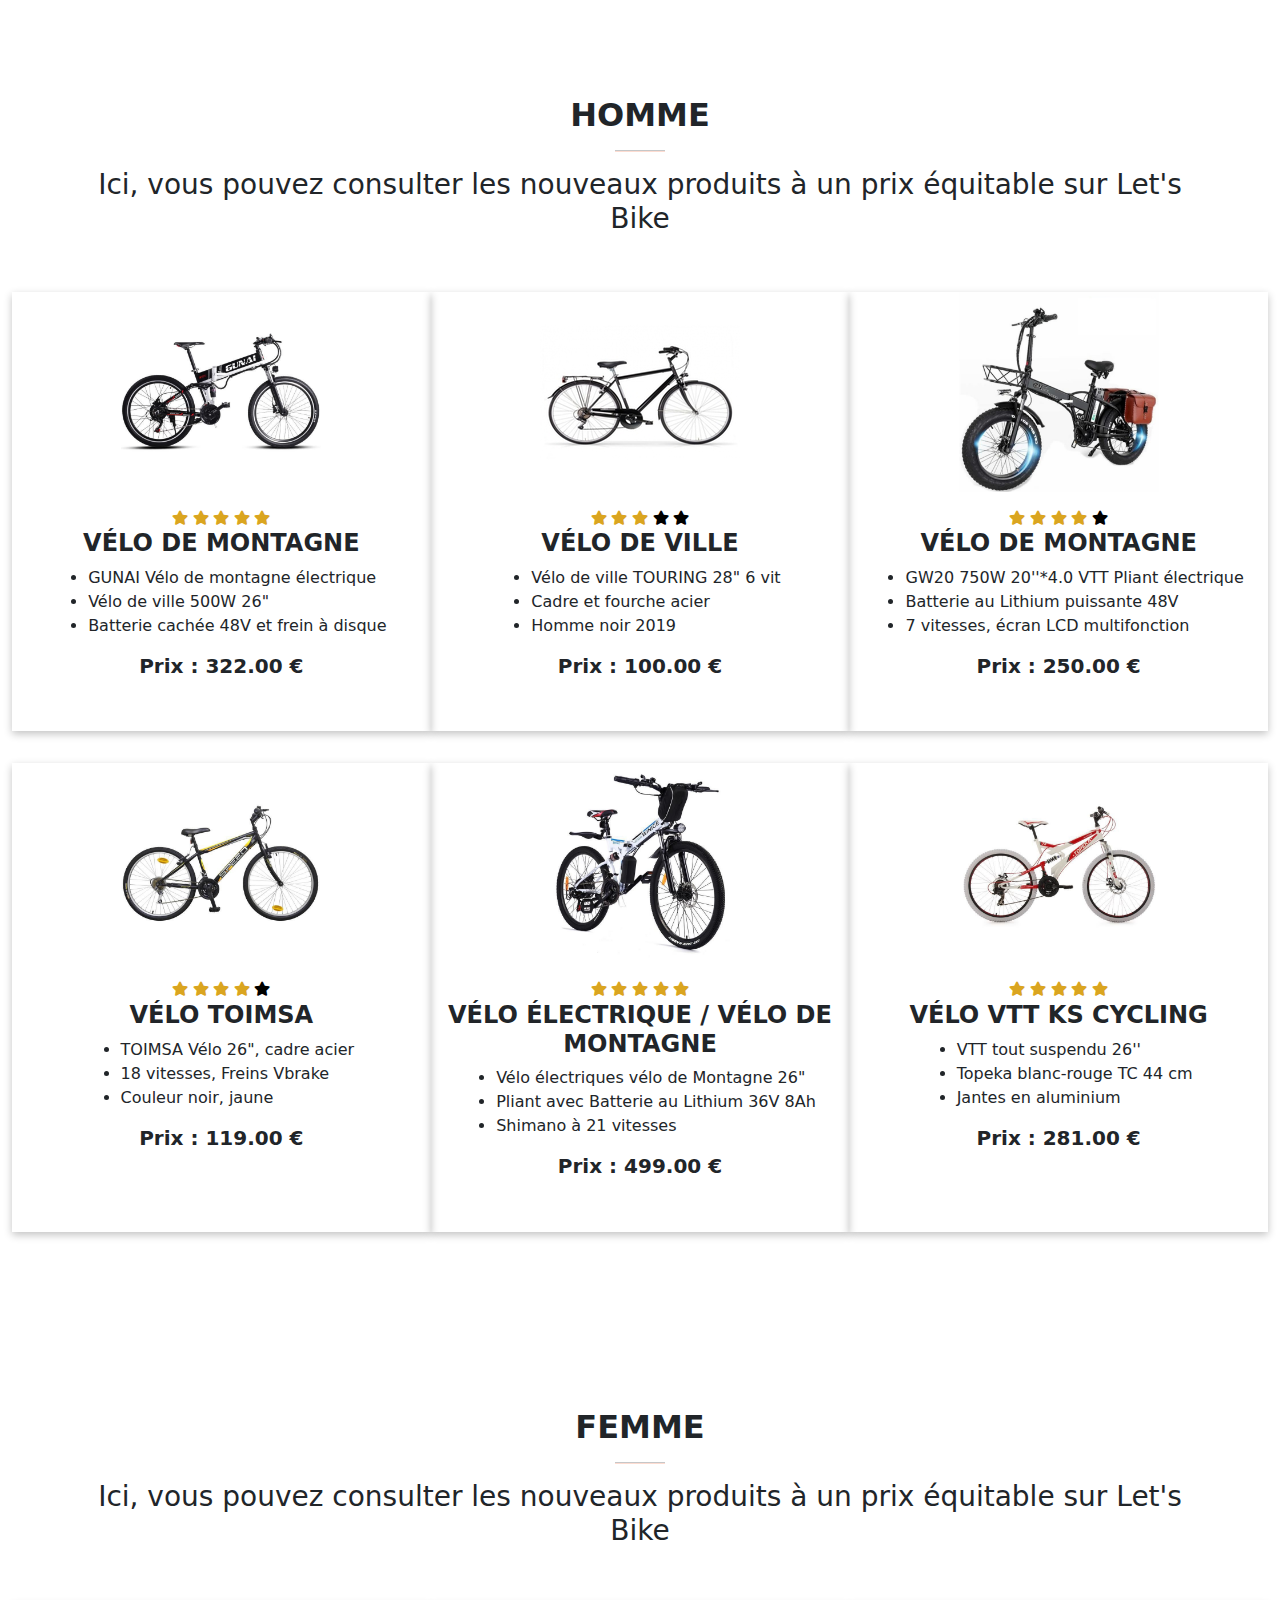
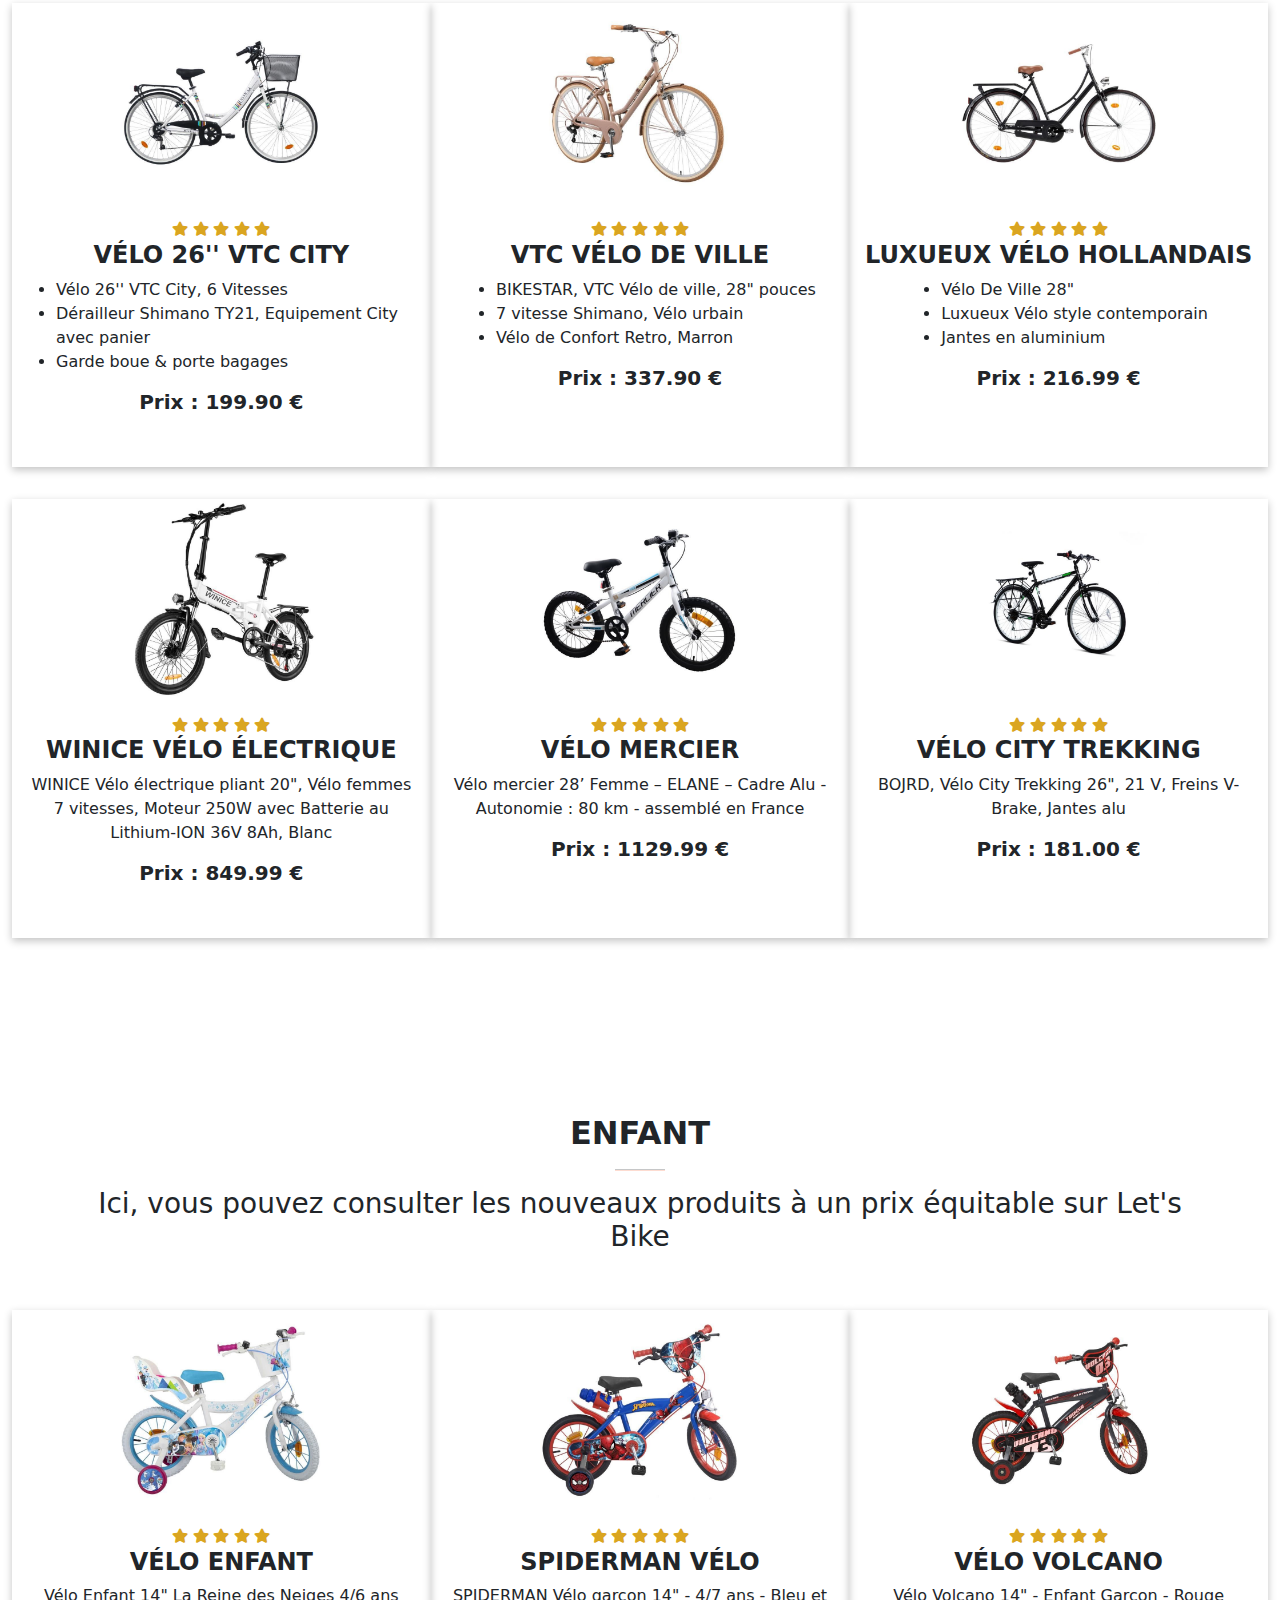
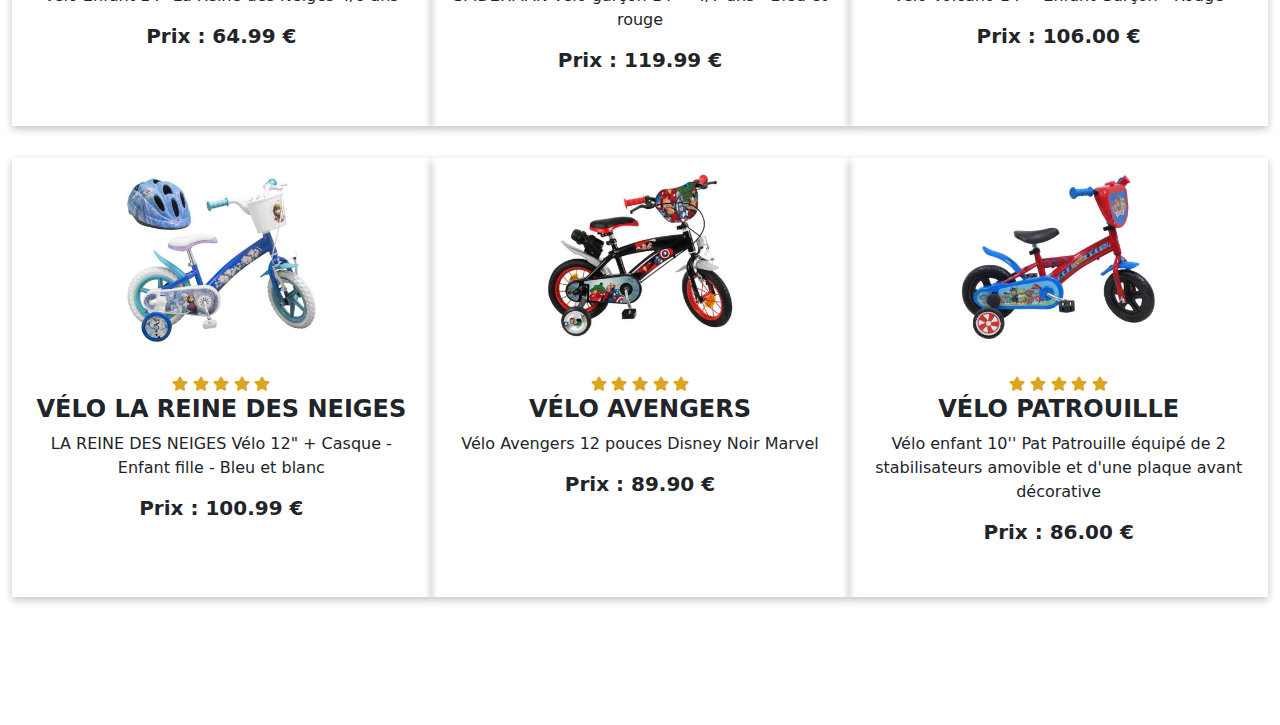
==== commit c814e791: "projet Vélo" ====
--- a/e-commerce.html
+++ b/e-commerce.html
@@ -1,51 +1,476 @@
 <!DOCTYPE html>
-<html lang="en">
+<html lang="fr" dir="ltr">
+
 <head>
     <meta charset="UTF-8">
     <meta http-equiv="X-UA-Compatible" content="IE=edge">
     <meta name="viewport" content="width=device-width, initial-scale=1.0">
-    <title>Document</title>
-    <link href="https://cdn.jsdelivr.net/npm/bootstrap@5.0.1/dist/css/bootstrap.min.css" rel="stylesheet"
-    integrity="sha384-+0n0xVW2eSR5OomGNYDnhzAbDsOXxcvSN1TPprVMTNDbiYZCxYbOOl7+AMvyTG2x" crossorigin="anonymous">
+
+    <title>Let's Bike</title>
+
+    <!-- Bootstrap CSS -->
+    <link rel="stylesheet" href="https://cdn.jsdelivr.net/npm/bootstrap@5.0.1/dist/css/bootstrap.min.css">
+    <!-- Font awesome -->
+    <link rel="stylesheet" href="https://cdnjs.cloudflare.com/ajax/libs/font-awesome/5.15.3/css/all.min.css" />
+    <!-- Mon fichier css-->
+    <link rel="stylesheet" href="css/style.css">
+
 </head>
+
 <body>
-    <section id="carousel">
-        <div id="carouselExampleCaptions" class="carousel slide carousel-fade" data-bs-ride="carousel">
-            <div class="carousel-indicators">
-              <button type="button" data-bs-target="#carouselExampleCaptions" data-bs-slide-to="0" class="active"
-                aria-current="true" aria-label="Slide 1"></button>
-              <button type="button" data-bs-target="#carouselExampleCaptions" data-bs-slide-to="1"
-                aria-label="Slide 2"></button>
-              <button type="button" data-bs-target="#carouselExampleCaptions" data-bs-slide-to="2"
-                aria-label="Slide 3"></button>
-            </div>
-            <div class="carousel-inner">
-              <div class="carousel-item active">
-                <img src="img/carousel1.jpeg" class="d-block w-100" alt="...">
-                <div class="carousel-caption d-none d-md-block">
-                  <h5>Grimpez au plus haut sommet</h5>
-                  <p></p>
-                </div>
-              </div>
-              <div class="carousel-item">
-                <img src="img/carousel2.jpeg" class="d-block w-100" alt="...">
-                <div class="carousel-caption d-none d-md-block">
-                  <h5>Traversez sans effort</h5>
-                  <p></p>
-                </div>
-              </div>
-              <div class="carousel-item">
-                <img src="img/carousel3.jpeg" class="d-block w-100" alt="...">
-                <div class="carousel-caption d-none d-md-block">
-                  <h5>Partagez un chemin</h5>
-                  <p></p>
-                </div>
-              </div>
-            </div>
-          </div>
+
+
+
+
+    <!-- Les cards Section -->
+
+    <!-- Les cards Vélo pour Homme -->
+
+    <section id="homme" class="my-5 pb-5">
+
+        <div class="container text-center mt-5 py-5">
+            <h2 class="text-uppercase fw-bold">HOMME</h2>
+            <hr class="mx-auto">
+            <h3>Ici, vous pouvez consulter les nouveaux produits à un prix équitable sur Let's Bike</h3>
+        </div>
+
+        <div class="row mx-auto container-fluid">
+
+            <div class="product text-center col-12 col-lg-4">
+                <img class="img-fluid mb-3" src="images/veloHomme/velo1.jpg" alt="velo1" title="GUNAI Vélo de montagne électrique" height="200" width="200">
+                <div class="star">
+                    <i class="fas fa-star"></i>
+                    <i class="fas fa-star"></i>
+                    <i class="fas fa-star"></i>
+                    <i class="fas fa-star"></i>
+                    <i class="fas fa-star"></i>
+                </div>
+                <h4 class="p-name fw-bold">VÉLO DE MONTAGNE</h4>
+                <ul class="info-flex">
+                    <li>
+                        GUNAI Vélo de montagne électrique
+                    </li>
+                    <li>
+                        Vélo de ville 500W 26"
+                    </li>
+                    <li>
+                        Batterie cachée 48V et frein à
+                    disque
+                    </li>
+                </ul>
+                <h5 class="p-price fw-bold">Prix : 322.00 €</h5>
+                <button class="buy-btn"><i class="fas fa-shopping-cart"></i> Achat</button>
+                <button class="get-btn"><i class="fas fa-shopping-basket"></i> Ajouter au panier</button>
+            </div>
+
+
+
+            <div class="product col-12 col-lg-4 text-center">
+               
+               
+                <img class="img-fluid mb-3" src="images/veloHomme/velo2.jpg" alt="velo2" title="Vélo de ville touring" height="200" width="200">
+                <div class="star">
+                    <i class="fas fa-star"></i>
+                    <i class="fas fa-star"></i>
+                    <i class="fas fa-star"></i>
+                    <span class="star-1"><i class="fas fa-star"></i></span>
+                    <span class="star-1"><i class="fas fa-star"></i></span>
+                </div>
+                <h4 class="p-name fw-bold">VÉLO DE VILLE</h4>
+                <ul class="info-flex">
+                    <li>Vélo de ville TOURING 28" 6 vit</li>
+                    <li>Cadre et fourche acier </li>
+                    <li>Homme noir 2019</li>
+                </ul>
+               
+                <h5 class="p-price fw-bold">Prix : 100.00 €</h5>
+                <button class="buy-btn"><i class="fas fa-shopping-cart"></i> Achat</button>
+                <button class="get-btn"><i class="fas fa-shopping-basket"></i> Ajouter au panier</button>
+            </div>
+        
+         
+
+
+
+            <div class="product text-center col-12 col-lg-4">
+                <img class="img-fluid mb-3" src="images/veloHomme/velo3.jpg" alt="velo3" title="VTT Pliant électrique" height="200" width="200">
+                <div class="star">
+                    <i class="fas fa-star"></i>
+                    <i class="fas fa-star"></i>
+                    <i class="fas fa-star"></i>
+                    <i class="fas fa-star"></i>
+                    <span class="star-1"><i class="fas fa-star"></i></span>
+                </div>
+                <h4 class="p-name fw-bold">VÉLO DE MONTAGNE</h4>
+
+                <ul class="info-flex">
+                    <li>GW20 750W 20''*4.0 VTT Pliant électrique</li>
+                    <li>Batterie au Lithium puissante 48V</li>
+                    <li>7 vitesses, écran LCD multifonction</li>
+                </ul>
+                
+                <h5 class="p-price fw-bold">Prix : 250.00 €</h5>
+                <button class="buy-btn"><i class="fas fa-shopping-cart"></i> Achat</button>
+                <button class="get-btn"><i class="fas fa-shopping-basket"></i> Ajouter au panier</button>
+            </div>
+
+
+            <div class="product text-center col-12 col-lg-4">
+                <img class="img-fluid mb-3" src="images/veloHomme/velo4.jpg" alt="velo4" title="TOIMSA Vélo 26" height="200" width="200">
+                <div class="star">
+                    <i class="fas fa-star"></i>
+                    <i class="fas fa-star"></i>
+                    <i class="fas fa-star"></i>
+                    <i class="fas fa-star"></i>
+                    <span class="star-1"><i class="fas fa-star"></i></span>
+                </div>
+                <h4 class="p-name fw-bold">VÉLO TOIMSA</h4>
+
+                <ul class="info-flex">
+                    <li>TOIMSA Vélo 26", cadre acier</li>
+                    <li>18 vitesses, Freins Vbrake</li>
+                    <li>Couleur noir, jaune</li>
+                </ul>
+              
+                <h5 class="p-price fw-bold">Prix : 119.00 €</h5>
+                <button class="buy-btn"><i class="fas fa-shopping-cart"></i> Achat</button>
+                <button class="get-btn"><i class="fas fa-shopping-basket"></i> Ajouter au panier</button>
+            </div>
+
+            <div class="product text-center col-12 col-lg-4">
+                <img class="img-fluid mb-3" src="images/veloHomme/velo5.jpg" alt="velo5" title="Vélo électriques vélo de Montagne" height="200" width="200">
+                <div class="star">
+                    <i class="fas fa-star"></i>
+                    <i class="fas fa-star"></i>
+                    <i class="fas fa-star"></i>
+                    <i class="fas fa-star"></i>
+                    <i class="fas fa-star"></i>
+                </div>
+                <h4 class="p-name fw-bold">VÉLO ÉLECTRIQUE / VÉLO DE MONTAGNE</h4>
+                <ul class="info-flex">
+                    <li>Vélo électriques vélo de Montagne 26"</li>
+                    <li>Pliant avec Batterie au Lithium 36V 8Ah</li>
+                    <li>Shimano à 21 vitesses</li>
+                </ul>
+                <h5 class="p-price fw-bold">Prix : 499.00 €</h5>
+                <button class="buy-btn"><i class="fas fa-shopping-cart"></i> Achat</button>
+                <button class="get-btn"><i class="fas fa-shopping-basket"></i> Ajouter au panier</button>
+            </div>
+
+            <div class="product text-center col-12 col-lg-4">
+                <img class="img-fluid mb-3" src="images/veloHomme/velo6.jpg" alt="velo6" title="VTT KS Cycling" height="200" width="200">
+                <div class="star">
+                    <i class="fas fa-star"></i>
+                    <i class="fas fa-star"></i>
+                    <i class="fas fa-star"></i>
+                    <i class="fas fa-star"></i>
+                    <i class="fas fa-star"></i>
+                </div>
+                <h4 class="p-name fw-bold">VÉLO VTT KS CYCLING</h4>
+                <ul class="info-flex">
+                    <li>VTT tout suspendu 26''</li>
+                    <li>Topeka blanc-rouge TC 44 cm</li>
+                    <li>Jantes en aluminium</li>
+                </ul>
+                <h5 class="p-price fw-bold">Prix : 281.00 €</h5>
+                <button class="buy-btn"><i class="fas fa-shopping-cart"></i> Achat</button>
+                <button class="get-btn"><i class="fas fa-shopping-basket"></i> Ajouter au panier</button>
+            </div>
+        </div>
+
+
+
+
     </section>
-    <script src="https://cdn.jsdelivr.net/npm/bootstrap@5.0.1/dist/js/bootstrap.bundle.min.js"
-    integrity="sha384-gtEjrD/SeCtmISkJkNUaaKMoLD0//ElJ19smozuHV6z3Iehds+3Ulb9Bn9Plx0x4"
-    crossorigin="anonymous"></script>
+
+    <!-- Fin section Homme -->
+
+
+    <!-- Début section Femme -->
+
+    
+
+     <section id="femme" class="my-5 pb-5">
+
+        <div class="container text-center mt-5 py-5">
+            <h2 class="text-uppercase fw-bold">FEMME</h2>
+            <hr class="mx-auto">
+            <h3>Ici, vous pouvez consulter les nouveaux produits à un prix équitable sur Let's Bike</h3>
+        </div>
+
+        <div class="row mx-auto container-fluid">
+
+            <div class="product text-center col-12 col-lg-4">
+                <img class="img-fluid mb-3" src="images/veloFemme/velo1.jpg" alt="velo1" title="Vélo 26'' VTC City" height="200" width="200">
+                <div class="star">
+                    <i class="fas fa-star"></i>
+                    <i class="fas fa-star"></i>
+                    <i class="fas fa-star"></i>
+                    <i class="fas fa-star"></i>
+                    <i class="fas fa-star"></i>
+                </div>
+                <h4 class="p-name fw-bold text-uppercase">Vélo 26'' VTC City</h4>
+                <ul class="info-flex">
+                    <li>Vélo 26'' VTC City, 6 Vitesses</li>
+                    <li>Dérailleur Shimano TY21, Equipement City avec panier</li>
+                    <li>Garde boue & porte bagages</li>
+                </ul>
+
+                <h5 class="p-price fw-bold">Prix : 199.90 €</h5>
+                <button class="buy-btn"><i class="fas fa-shopping-cart"></i> Achat</button>
+                <button class="get-btn"><i class="fas fa-shopping-basket"></i> Ajouter au panier</button>
+            </div>
+
+
+
+            <div class="product text-center col-12 col-lg-4">
+                <img class="img-fluid mb-3" src="images/veloFemme/velo2.jpg" alt="velo2" title="VTC Vélo de ville" height="200" width="200">
+                <div class="star">
+                    <i class="fas fa-star"></i>
+                    <i class="fas fa-star"></i>
+                    <i class="fas fa-star"></i>
+                    <i class="fas fa-star"></i>
+                    <i class="fas fa-star"></i>
+                </div>
+                <h4 class="p-name fw-bold text-uppercase">VTC Vélo de ville</h4>
+                <ul class="info-flex">
+                    <li>BIKESTAR, VTC Vélo de ville, 28" pouces</li>
+                    <li>7 vitesse Shimano, Vélo urbain</li>
+                    <li>Vélo de Confort Retro, Marron</li>
+                </ul>
+                <h5 class="p-price fw-bold">Prix : 337.90 €</h5>
+                <button class="buy-btn"><i class="fas fa-shopping-cart"></i> Achat</button>
+                <button class="get-btn"><i class="fas fa-shopping-basket"></i> Ajouter au panier</button>
+            </div>
+
+
+
+            <div class="product text-center col-12 col-lg-4">
+                <img class="img-fluid mb-3" src="images/veloFemme/velo3.jpg" alt="velo3" title="Luxueux Vélo hollandais" height="200" width="200">
+                <div class="star">
+                    <i class="fas fa-star"></i>
+                    <i class="fas fa-star"></i>
+                    <i class="fas fa-star"></i>
+                    <i class="fas fa-star"></i>
+                    <i class="fas fa-star"></i>
+                </div>
+                <h4 class="p-name fw-bold text-uppercase">Luxueux Vélo hollandais</h4>
+                <ul class="info-flex">
+                    <li>Vélo De Ville 28"</li>
+                    <li>Luxueux Vélo style contemporain</li>
+                    <li>Jantes en aluminium</li>
+                </ul>
+              
+                <h5 class="p-price fw-bold">Prix : 216.99 €</h5>
+                <button class="buy-btn"><i class="fas fa-shopping-cart"></i> Achat</button>
+                <button class="get-btn"><i class="fas fa-shopping-basket"></i> Ajouter au panier</button>
+            </div>
+
+
+            <div class="product text-center col-12 col-lg-4">
+                <img class="img-fluid mb-3" src="images/veloFemme/velo4.jpg" alt="velo4" title="WINICE Vélo électrique" height="200" width="200">
+                <div class="star">
+                    <i class="fas fa-star"></i>
+                    <i class="fas fa-star"></i>
+                    <i class="fas fa-star"></i>
+                    <i class="fas fa-star"></i>
+                    <i class="fas fa-star"></i>
+                </div>
+                <h4 class="p-name fw-bold text-uppercase">WINICE Vélo électrique</h4>
+                <p>WINICE Vélo électrique pliant 20", Vélo femmes 7 vitesses, Moteur 250W avec Batterie au Lithium-ION 36V 8Ah, Blanc</p>
+                <h5 class="p-price fw-bold">Prix : 849.99 €</h5>
+                <button class="buy-btn"><i class="fas fa-shopping-cart"></i> Achat</button>
+                <button class="get-btn"><i class="fas fa-shopping-basket"></i> Ajouter au panier</button>
+            </div>
+
+            <div class="product text-center col-12 col-lg-4">
+                <img class="img-fluid mb-3" src="images/veloFemme/velo5.jpg" alt="velo5" title="Vélo mercier" height="200" width="200">
+                <div class="star">
+                    <i class="fas fa-star"></i>
+                    <i class="fas fa-star"></i>
+                    <i class="fas fa-star"></i>
+                    <i class="fas fa-star"></i>
+                    <i class="fas fa-star"></i>
+                </div>
+                <h4 class="p-name fw-bold text-uppercase">Vélo mercier</h4>
+                <p>Vélo mercier 28’ Femme – ELANE – Cadre Alu - Autonomie : 80 km - assemblé en France</p>
+                <h5 class="p-price fw-bold">Prix : 1129.99 €</h5>
+                <button class="buy-btn"><i class="fas fa-shopping-cart"></i> Achat</button>
+                <button class="get-btn"><i class="fas fa-shopping-basket"></i> Ajouter au panier</button>
+            </div>
+
+            <div class="product text-center col-12 col-lg-4">
+                <img class="img-fluid mb-3" src="images/veloFemme/velo6.jpg" alt="velo6" title="Vélo City Trekking" height="200" width="200">
+                <div class="star">
+                    <i class="fas fa-star"></i>
+                    <i class="fas fa-star"></i>
+                    <i class="fas fa-star"></i>
+                    <i class="fas fa-star"></i>
+                    <i class="fas fa-star"></i>
+                </div>
+                <h4 class="p-name fw-bold text-uppercase">Vélo City Trekking</h4>
+                <p>BOJRD, Vélo City Trekking 26", 21 V, Freins V-Brake, Jantes alu</p>
+                <h5 class="p-price fw-bold">Prix : 181.00 €</h5>
+                <button class="buy-btn"><i class="fas fa-shopping-cart"></i> Achat</button>
+                <button class="get-btn"><i class="fas fa-shopping-basket"></i> Ajouter au panier</button>
+            </div>
+        </div>
+
+
+
+
+    </section>
+
+
+
+
+
+    <!-- Fin section Femme -->
+
+
+
+    <!-- Section enfants-->
+
+    
+   
+
+     <section id="enfant" class="my-5 pb-5">
+
+        <div class="container text-center mt-5 py-5">
+            <h2 class="text-uppercase fw-bold">enfant</h2>
+            <hr class="mx-auto">
+            <h3>Ici, vous pouvez consulter les nouveaux produits à un prix équitable sur Let's Bike</h3>
+        </div>
+
+        <div class="row mx-auto container-fluid">
+
+            <div class="product text-center col-12 col-lg-4">
+                <img class="img-fluid mb-3" src="images/veloEnfant/velo1.jpg" alt="velo1" title="Vélo Enfant" height="200" width="200">
+                <div class="star">
+                    <i class="fas fa-star"></i>
+                    <i class="fas fa-star"></i>
+                    <i class="fas fa-star"></i>
+                    <i class="fas fa-star"></i>
+                    <i class="fas fa-star"></i>
+                </div>
+                <h4 class="p-name fw-bold text-uppercase">Vélo Enfant</h4>
+                <p>Vélo Enfant 14" La Reine des Neiges 4/6 ans</p>
+                <h5 class="p-price fw-bold">Prix : 64.99 €</h5>
+                <button class="buy-btn"><i class="fas fa-shopping-cart"></i> Achat</button>
+                <button class="get-btn"><i class="fas fa-shopping-basket"></i> Ajouter au panier</button>
+            </div>
+
+
+
+            <div class="product text-center col-12 col-lg-4">
+                <img class="img-fluid mb-3" src="images/veloEnfant/velo2.jpg" alt="velo2" title="SPIDERMAN Vélo" height="200" width="200">
+                <div class="star">
+                    <i class="fas fa-star"></i>
+                    <i class="fas fa-star"></i>
+                    <i class="fas fa-star"></i>
+                    <i class="fas fa-star"></i>
+                    <i class="fas fa-star"></i>
+                </div>
+                <h4 class="p-name fw-bold text-uppercase">SPIDERMAN Vélo</h4>
+                <p>SPIDERMAN Vélo garçon 14" - 4/7 ans - Bleu et rouge</p>
+                <h5 class="p-price fw-bold">Prix : 119.99 €</h5>
+                <button class="buy-btn"><i class="fas fa-shopping-cart"></i> Achat</button>
+                <button class="get-btn"><i class="fas fa-shopping-basket"></i> Ajouter au panier</button>
+            </div>
+
+
+
+            <div class="product text-center col-12 col-lg-4">
+                <img class="img-fluid mb-3" src="images/veloEnfant/velo3.jpg" alt="velo3" title="Vélo Volcano" height="200" width="200">
+                <div class="star">
+                    <i class="fas fa-star"></i>
+                    <i class="fas fa-star"></i>
+                    <i class="fas fa-star"></i>
+                    <i class="fas fa-star"></i>
+                    <i class="fas fa-star"></i>
+                </div>
+                <h4 class="p-name fw-bold text-uppercase">Vélo Volcano</h4>
+                <p>Vélo Volcano 14" - Enfant Garçon - Rouge</p>
+                <h5 class="p-price fw-bold">Prix : 106.00 €</h5>
+                <button class="buy-btn"><i class="fas fa-shopping-cart"></i> Achat</button>
+                <button class="get-btn"><i class="fas fa-shopping-basket"></i> Ajouter au panier</button>
+            </div>
+
+
+            <div class="product text-center col-12 col-lg-4">
+                <img class="img-fluid mb-3" src="images/veloEnfant/velo4.jpg" alt="velo4" title="LA REINE DES NEIGES Vélo" height="200" width="200">
+                <div class="star">
+                    <i class="fas fa-star"></i>
+                    <i class="fas fa-star"></i>
+                    <i class="fas fa-star"></i>
+                    <i class="fas fa-star"></i>
+                    <i class="fas fa-star"></i>
+                </div>
+                <h4 class="p-name fw-bold text-uppercase">Vélo LA REINE DES NEIGES</h4>
+                <p>LA REINE DES NEIGES Vélo 12" + Casque - Enfant fille - Bleu et blanc</p>
+                <h5 class="p-price fw-bold">Prix : 100.99 €</h5>
+                <button class="buy-btn"><i class="fas fa-shopping-cart"></i> Achat</button>
+                <button class="get-btn"><i class="fas fa-shopping-basket"></i> Ajouter au panier</button>
+            </div>
+
+            <div class="product text-center col-12 col-lg-4">
+                <img class="img-fluid mb-3" src="images/veloEnfant/velo5.jpg" alt="velo5" title="Vélo Avengers" height="200" width="200">
+                <div class="star">
+                    <i class="fas fa-star"></i>
+                    <i class="fas fa-star"></i>
+                    <i class="fas fa-star"></i>
+                    <i class="fas fa-star"></i>
+                    <i class="fas fa-star"></i>
+                </div>
+                <h4 class="p-name fw-bold text-uppercase">Vélo Avengers</h4>
+                <p>Vélo Avengers 12 pouces Disney Noir Marvel</p>
+                <h5 class="p-price fw-bold">Prix : 89.90 €</h5>
+                <button class="buy-btn"><i class="fas fa-shopping-cart"></i> Achat</button>
+                <button class="get-btn"><i class="fas fa-shopping-basket"></i> Ajouter au panier</button>
+            </div>
+
+            <div class="product text-center col-12 col-lg-4">
+                <img class="img-fluid mb-3" src="images/veloEnfant/velo6.jpg" alt="velo6" title="Vélo Patrouille" height="200" width="200">
+                <div class="star">
+                    <i class="fas fa-star"></i>
+                    <i class="fas fa-star"></i>
+                    <i class="fas fa-star"></i>
+                    <i class="fas fa-star"></i>
+                    <i class="fas fa-star"></i>
+                </div>
+                <h4 class="p-name fw-bold text-uppercase">Vélo Patrouille</h4>
+                <p>Vélo enfant 10'' Pat Patrouille équipé de 2 stabilisateurs amovible et d'une plaque avant décorative</p>
+                <h5 class="p-price fw-bold">Prix : 86.00 €</h5>
+                <button class="buy-btn"><i class="fas fa-shopping-cart"></i> Achat</button>
+                <button class="get-btn"><i class="fas fa-shopping-basket"></i> Ajouter au panier</button>
+            </div>
+        </div>
+
+
+
+
+    </section>
+
+
+
+
+
+    <!-- Fin section Femme -->
+
+
+    <!-- Fin section enfants-->
+
+
+    <!-- Fin les cards -->
+
+
+
+
+    <!--Fichier js-->
+    <script src="js/script.js"></script>
+    <!-- Option 1: Bootstrap Bundle with Popper -->
+    <script src="https://cdn.jsdelivr.net/npm/bootstrap@5.0.1/dist/js/bootstrap.bundle.min.js"></script>
+
 </body>
+
 </html>--- a/css/style.css
+++ b/css/style.css
@@ -0,0 +1,68 @@
+
+/* --- Produits --- */
+
+.product {
+    cursor: pointer;
+    margin-bottom: 2rem; 
+    box-shadow: rgba(0, 0, 0, 0.24) 0px 3px 8px;  
+}
+.product img {
+    transition: 0.3s all;
+}
+.product #buy-btn,.product .get-btn{
+    transform: translateY(20px);
+    opacity: 0;
+    transition: 0.3s all;
+}
+
+.product:hover #buy-btn,.product:hover .get-btn{
+  
+    transform: translateY(0);
+    opacity: 1;
+   
+}
+
+.product .buy-btn,.product .get-btn{
+    background-color: #563D7C;
+    transform: translateY(20px);
+    opacity: 0;
+    transition: 0.3s all;
+    color: #FFE484;
+}
+.product:hover .buy-btn,.product:hover .get-btn{
+  
+    transform: translateY(0);
+    opacity: 1;
+   
+}
+hr {
+    height: 2px;
+    width: 50px;
+    background-color: #fb774b;
+}
+.star {
+    font-size: 0.9rem;
+    color: goldenrod;
+}
+.star .star-1 {
+    font-size: 0.9rem;
+    color: #000;
+}
+.product button {
+    font-size: 0.8rem;
+    font-weight: 700;
+    outline: none;
+    border: none;
+    padding: 13px 30px;
+    text-transform: uppercase;
+    cursor: pointer;
+}
+.product .info-flex {
+    text-align: left;
+    display:-moz-inline-stack;
+    display:inline-block;
+    zoom:1;
+    *display:inline;
+
+}
+
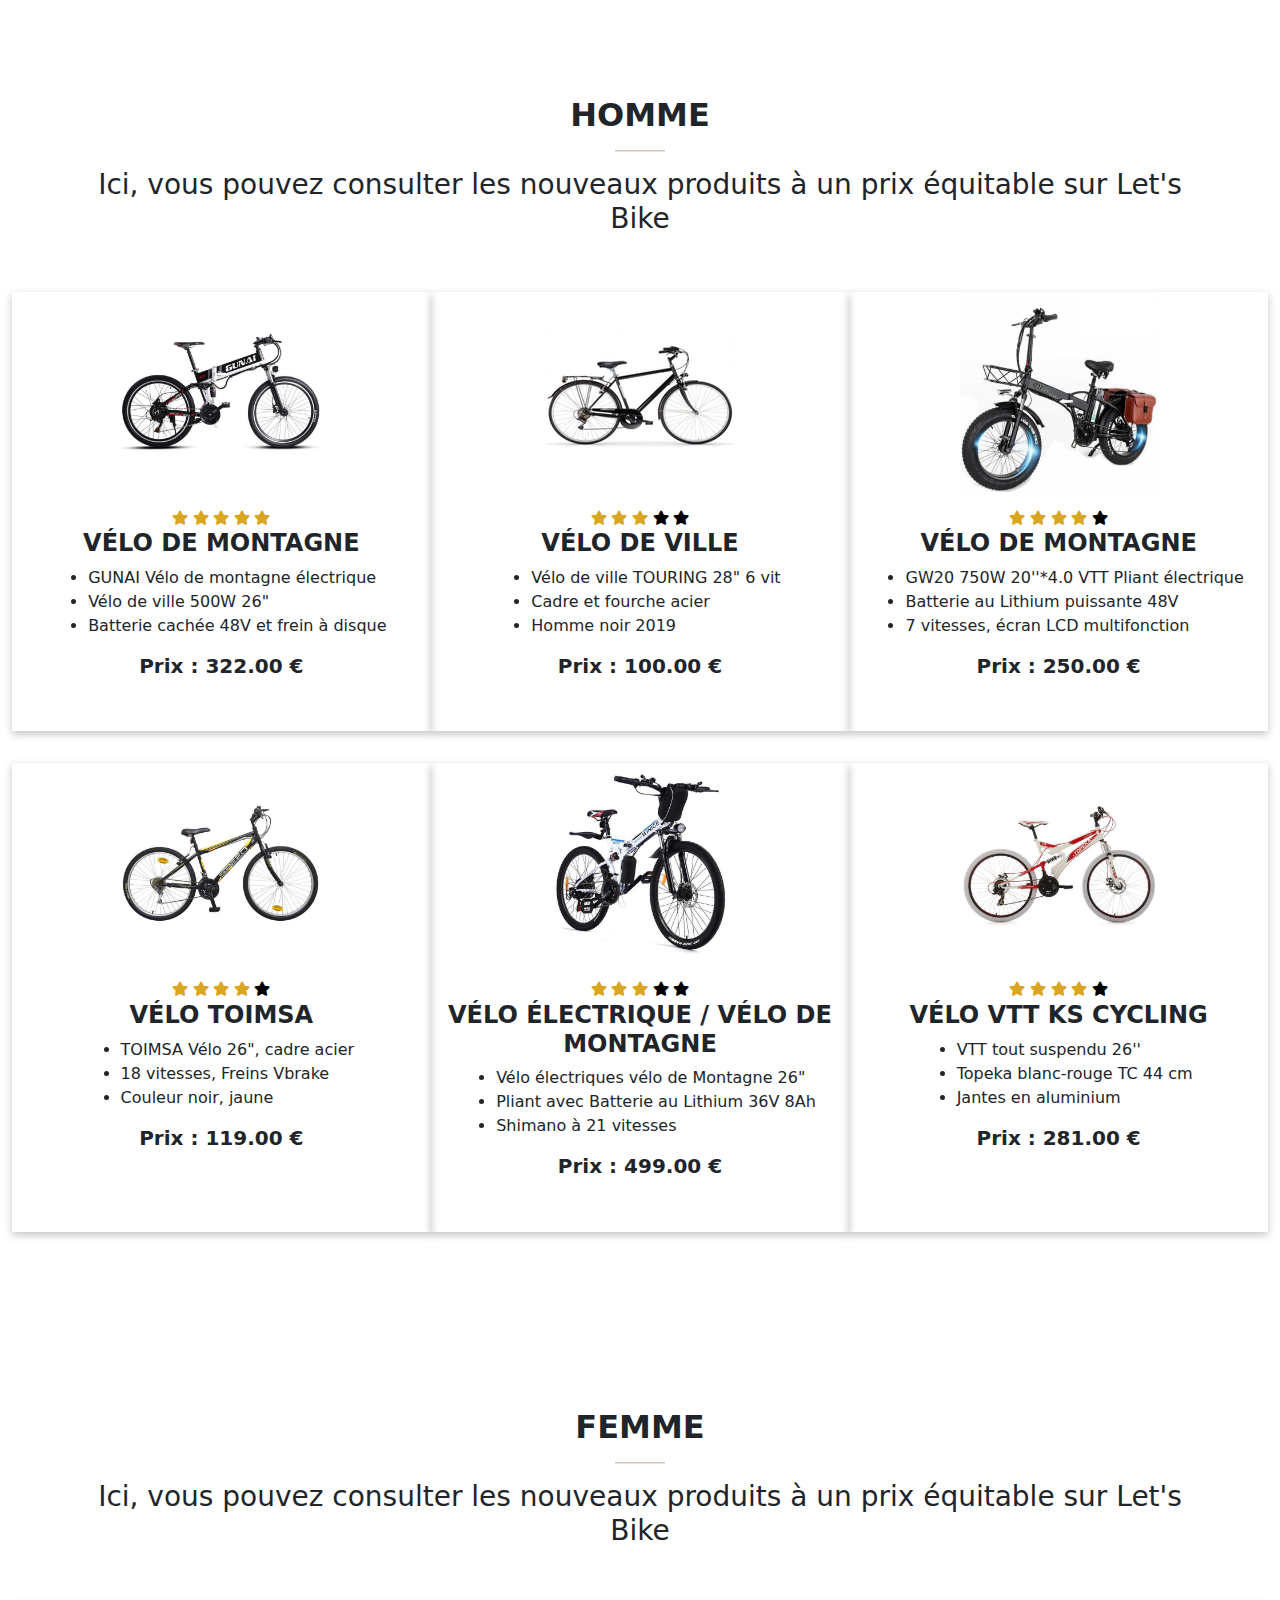
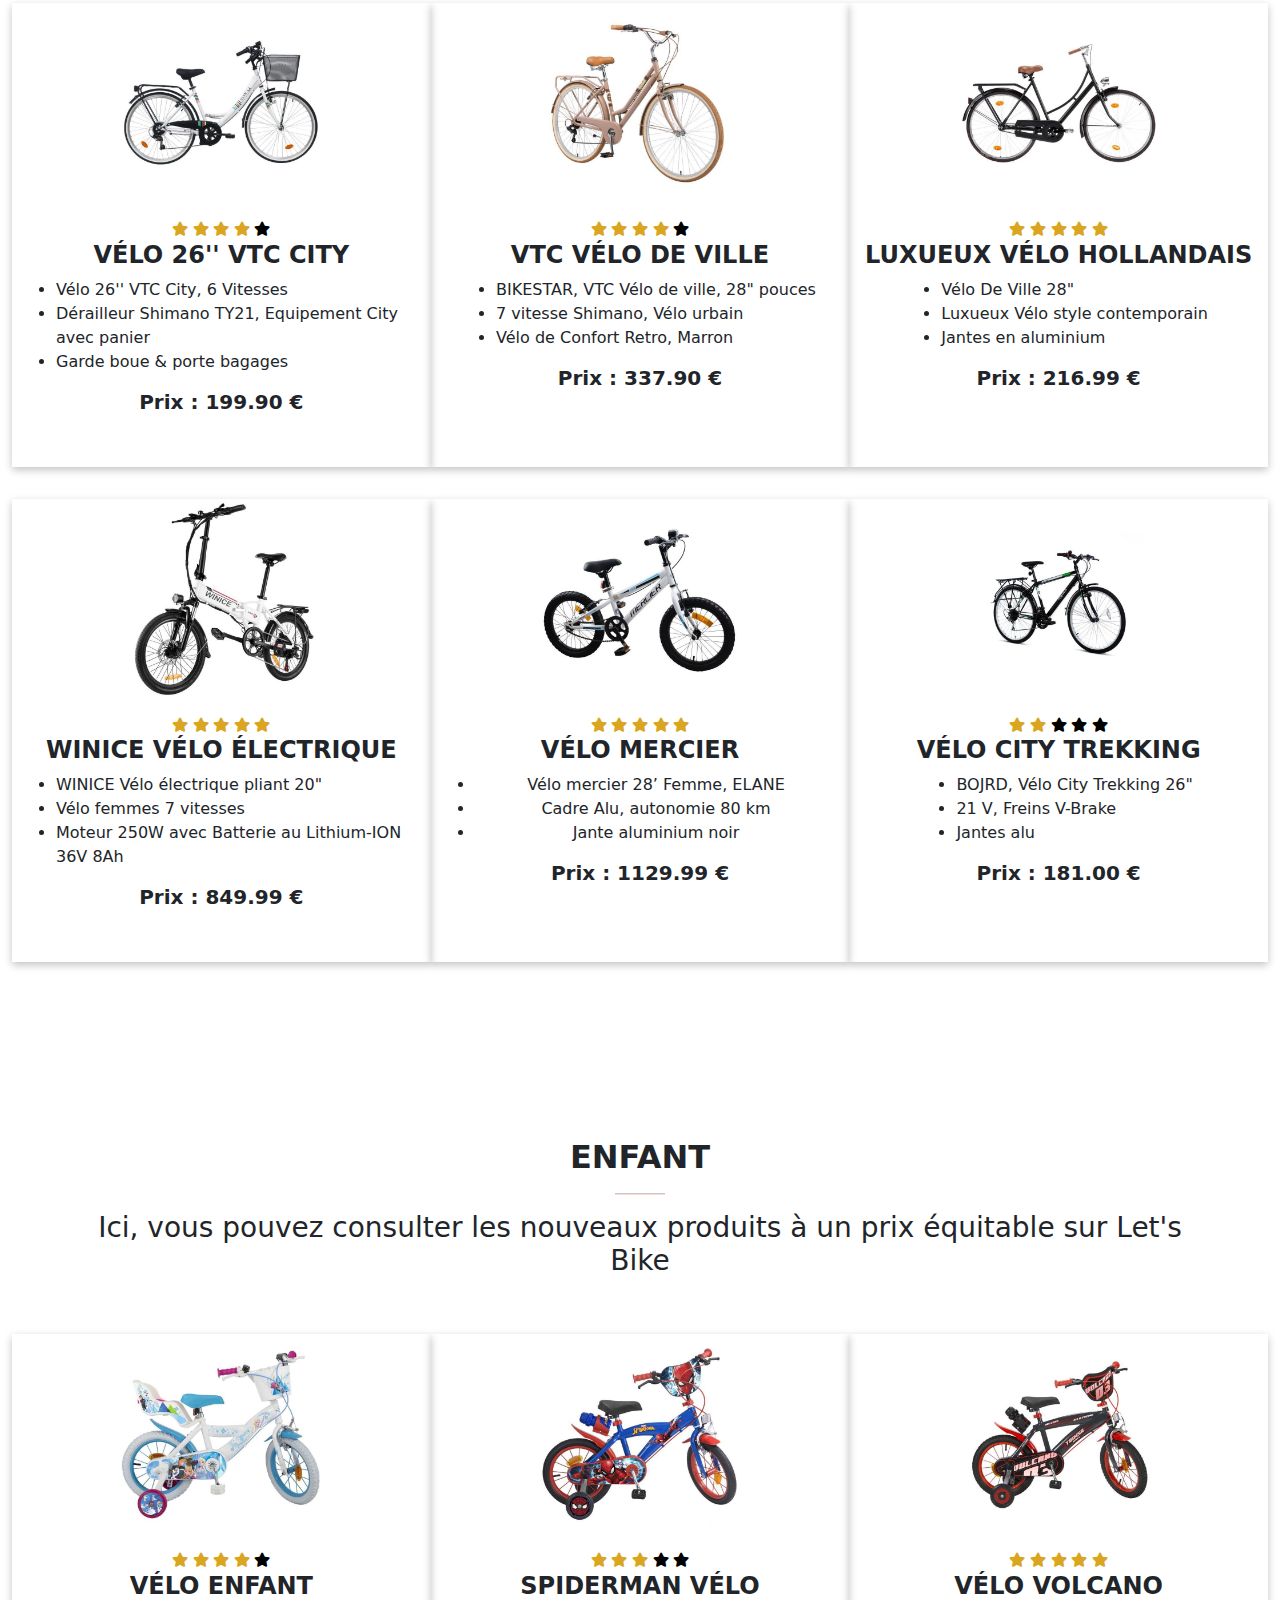
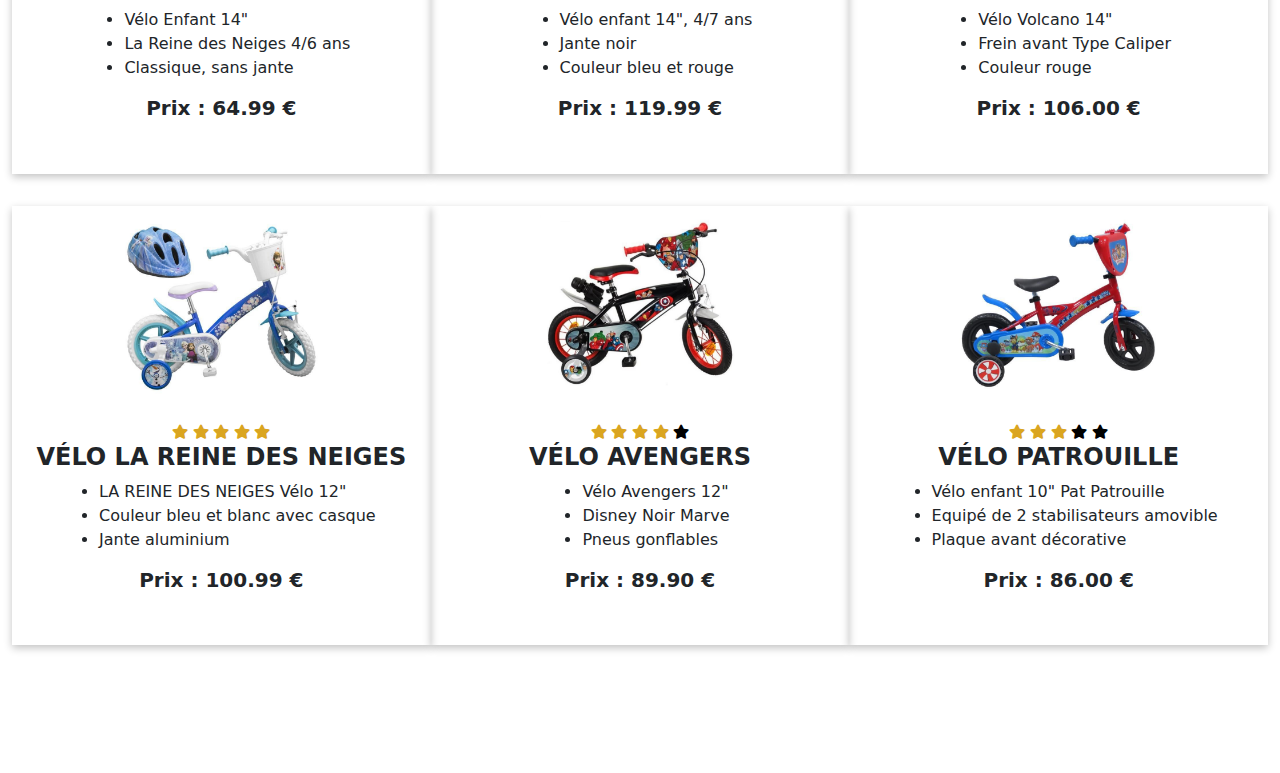
==== commit 94128385: "projet vélo" ====
--- a/e-commerce.html
+++ b/e-commerce.html
@@ -143,8 +143,8 @@
                     <i class="fas fa-star"></i>
                     <i class="fas fa-star"></i>
                     <i class="fas fa-star"></i>
-                    <i class="fas fa-star"></i>
-                    <i class="fas fa-star"></i>
+                    <span class="star-1"> <i class="fas fa-star"></i></span>
+                    <span class="star-1"> <i class="fas fa-star"></i></span>
                 </div>
                 <h4 class="p-name fw-bold">VÉLO ÉLECTRIQUE / VÉLO DE MONTAGNE</h4>
                 <ul class="info-flex">
@@ -164,7 +164,7 @@
                     <i class="fas fa-star"></i>
                     <i class="fas fa-star"></i>
                     <i class="fas fa-star"></i>
-                    <i class="fas fa-star"></i>
+                    <span class="star-1"> <i class="fas fa-star"></i></span>
                 </div>
                 <h4 class="p-name fw-bold">VÉLO VTT KS CYCLING</h4>
                 <ul class="info-flex">
@@ -207,7 +207,7 @@
                     <i class="fas fa-star"></i>
                     <i class="fas fa-star"></i>
                     <i class="fas fa-star"></i>
-                    <i class="fas fa-star"></i>
+                    <span class="star-1"><i class="fas fa-star"></i></span>
                 </div>
                 <h4 class="p-name fw-bold text-uppercase">Vélo 26'' VTC City</h4>
                 <ul class="info-flex">
@@ -230,7 +230,7 @@
                     <i class="fas fa-star"></i>
                     <i class="fas fa-star"></i>
                     <i class="fas fa-star"></i>
-                    <i class="fas fa-star"></i>
+                    <span class="star-1"><i class="fas fa-star"></i></span>
                 </div>
                 <h4 class="p-name fw-bold text-uppercase">VTC Vélo de ville</h4>
                 <ul class="info-flex">
@@ -277,7 +277,12 @@
                     <i class="fas fa-star"></i>
                 </div>
                 <h4 class="p-name fw-bold text-uppercase">WINICE Vélo électrique</h4>
-                <p>WINICE Vélo électrique pliant 20", Vélo femmes 7 vitesses, Moteur 250W avec Batterie au Lithium-ION 36V 8Ah, Blanc</p>
+                <ul class="info-flex">
+                    <li>WINICE Vélo électrique pliant 20"</li>
+                    <li>Vélo femmes 7 vitesses</li>
+                    <li>Moteur 250W avec Batterie au Lithium-ION 36V 8Ah</li>
+                </ul>
+                
                 <h5 class="p-price fw-bold">Prix : 849.99 €</h5>
                 <button class="buy-btn"><i class="fas fa-shopping-cart"></i> Achat</button>
                 <button class="get-btn"><i class="fas fa-shopping-basket"></i> Ajouter au panier</button>
@@ -293,7 +298,12 @@
                     <i class="fas fa-star"></i>
                 </div>
                 <h4 class="p-name fw-bold text-uppercase">Vélo mercier</h4>
-                <p>Vélo mercier 28’ Femme – ELANE – Cadre Alu - Autonomie : 80 km - assemblé en France</p>
+                <ul>
+                    <li>Vélo mercier 28’ Femme, ELANE</li>
+                    <li>Cadre Alu, autonomie 80 km</li>
+                    <li>Jante aluminium noir</li>
+                </ul>
+                
                 <h5 class="p-price fw-bold">Prix : 1129.99 €</h5>
                 <button class="buy-btn"><i class="fas fa-shopping-cart"></i> Achat</button>
                 <button class="get-btn"><i class="fas fa-shopping-basket"></i> Ajouter au panier</button>
@@ -304,12 +314,17 @@
                 <div class="star">
                     <i class="fas fa-star"></i>
                     <i class="fas fa-star"></i>
-                    <i class="fas fa-star"></i>
-                    <i class="fas fa-star"></i>
-                    <i class="fas fa-star"></i>
+                    <span class="star-1">  <i class="fas fa-star"></i></span>
+                    <span class="star-1"> <i class="fas fa-star"></i></span>
+                    <span class="star-1">  <i class="fas fa-star"></i></span>
                 </div>
                 <h4 class="p-name fw-bold text-uppercase">Vélo City Trekking</h4>
-                <p>BOJRD, Vélo City Trekking 26", 21 V, Freins V-Brake, Jantes alu</p>
+                <ul class="info-flex">
+                    <li>BOJRD, Vélo City Trekking 26"</li>
+                    <li>21 V, Freins V-Brake</li>
+                    <li>Jantes alu</li>
+                </ul>
+               
                 <h5 class="p-price fw-bold">Prix : 181.00 €</h5>
                 <button class="buy-btn"><i class="fas fa-shopping-cart"></i> Achat</button>
                 <button class="get-btn"><i class="fas fa-shopping-basket"></i> Ajouter au panier</button>
@@ -351,10 +366,14 @@
                     <i class="fas fa-star"></i>
                     <i class="fas fa-star"></i>
                     <i class="fas fa-star"></i>
-                    <i class="fas fa-star"></i>
+                    <span class="star-1">  <i class="fas fa-star"></i></span>
                 </div>
                 <h4 class="p-name fw-bold text-uppercase">Vélo Enfant</h4>
-                <p>Vélo Enfant 14" La Reine des Neiges 4/6 ans</p>
+                <ul class="info-flex">
+                    <li>Vélo Enfant 14"</li>
+                    <li>La Reine des Neiges 4/6 ans</li>
+                    <li>Classique, sans jante</li>
+                </ul>
                 <h5 class="p-price fw-bold">Prix : 64.99 €</h5>
                 <button class="buy-btn"><i class="fas fa-shopping-cart"></i> Achat</button>
                 <button class="get-btn"><i class="fas fa-shopping-basket"></i> Ajouter au panier</button>
@@ -368,11 +387,16 @@
                     <i class="fas fa-star"></i>
                     <i class="fas fa-star"></i>
                     <i class="fas fa-star"></i>
-                    <i class="fas fa-star"></i>
-                    <i class="fas fa-star"></i>
+                    <span class="star-1">    <i class="fas fa-star"></i></span>
+                    <span class="star-1">  <i class="fas fa-star"></i></span>
                 </div>
                 <h4 class="p-name fw-bold text-uppercase">SPIDERMAN Vélo</h4>
-                <p>SPIDERMAN Vélo garçon 14" - 4/7 ans - Bleu et rouge</p>
+                <ul class="info-flex">
+                    <li>Vélo enfant 14", 4/7 ans</li>
+                    <li>Jante noir</li>
+                    <li>Couleur bleu et rouge</li>
+                </ul>
+               
                 <h5 class="p-price fw-bold">Prix : 119.99 €</h5>
                 <button class="buy-btn"><i class="fas fa-shopping-cart"></i> Achat</button>
                 <button class="get-btn"><i class="fas fa-shopping-basket"></i> Ajouter au panier</button>
@@ -390,7 +414,12 @@
                     <i class="fas fa-star"></i>
                 </div>
                 <h4 class="p-name fw-bold text-uppercase">Vélo Volcano</h4>
-                <p>Vélo Volcano 14" - Enfant Garçon - Rouge</p>
+                <ul class="info-flex">
+                    <li>Vélo Volcano 14"</li>
+                    <li>Frein avant Type Caliper</li>
+                    <li>Couleur rouge</li>
+                </ul>
+               
                 <h5 class="p-price fw-bold">Prix : 106.00 €</h5>
                 <button class="buy-btn"><i class="fas fa-shopping-cart"></i> Achat</button>
                 <button class="get-btn"><i class="fas fa-shopping-basket"></i> Ajouter au panier</button>
@@ -407,7 +436,12 @@
                     <i class="fas fa-star"></i>
                 </div>
                 <h4 class="p-name fw-bold text-uppercase">Vélo LA REINE DES NEIGES</h4>
-                <p>LA REINE DES NEIGES Vélo 12" + Casque - Enfant fille - Bleu et blanc</p>
+                <ul class="info-flex">
+                    <li>LA REINE DES NEIGES Vélo 12"</li>
+                    <li>Couleur bleu et blanc avec casque</li>
+                    <li>Jante aluminium</li>
+                </ul>
+               
                 <h5 class="p-price fw-bold">Prix : 100.99 €</h5>
                 <button class="buy-btn"><i class="fas fa-shopping-cart"></i> Achat</button>
                 <button class="get-btn"><i class="fas fa-shopping-basket"></i> Ajouter au panier</button>
@@ -420,10 +454,15 @@
                     <i class="fas fa-star"></i>
                     <i class="fas fa-star"></i>
                     <i class="fas fa-star"></i>
-                    <i class="fas fa-star"></i>
+                    <span class="star-1">  <i class="fas fa-star"></i></span>
                 </div>
                 <h4 class="p-name fw-bold text-uppercase">Vélo Avengers</h4>
-                <p>Vélo Avengers 12 pouces Disney Noir Marvel</p>
+                <ul class="info-flex">
+                    <li>Vélo Avengers 12"</li>
+                    <li>Disney Noir Marve</li>
+                    <li>Pneus gonflables</li>
+                </ul>
+                
                 <h5 class="p-price fw-bold">Prix : 89.90 €</h5>
                 <button class="buy-btn"><i class="fas fa-shopping-cart"></i> Achat</button>
                 <button class="get-btn"><i class="fas fa-shopping-basket"></i> Ajouter au panier</button>
@@ -435,11 +474,16 @@
                     <i class="fas fa-star"></i>
                     <i class="fas fa-star"></i>
                     <i class="fas fa-star"></i>
-                    <i class="fas fa-star"></i>
-                    <i class="fas fa-star"></i>
+                    <span class="star-1">   <i class="fas fa-star"></i></span>
+                    <span class="star-1">   <i class="fas fa-star"></i></span>
                 </div>
                 <h4 class="p-name fw-bold text-uppercase">Vélo Patrouille</h4>
-                <p>Vélo enfant 10'' Pat Patrouille équipé de 2 stabilisateurs amovible et d'une plaque avant décorative</p>
+                <ul class="info-flex">
+                    <li>Vélo enfant 10" Pat Patrouille</li>
+                    <li>Equipé de 2 stabilisateurs amovible</li>
+                    <li>Plaque avant décorative</li>
+                </ul>
+              
                 <h5 class="p-price fw-bold">Prix : 86.00 €</h5>
                 <button class="buy-btn"><i class="fas fa-shopping-cart"></i> Achat</button>
                 <button class="get-btn"><i class="fas fa-shopping-basket"></i> Ajouter au panier</button>
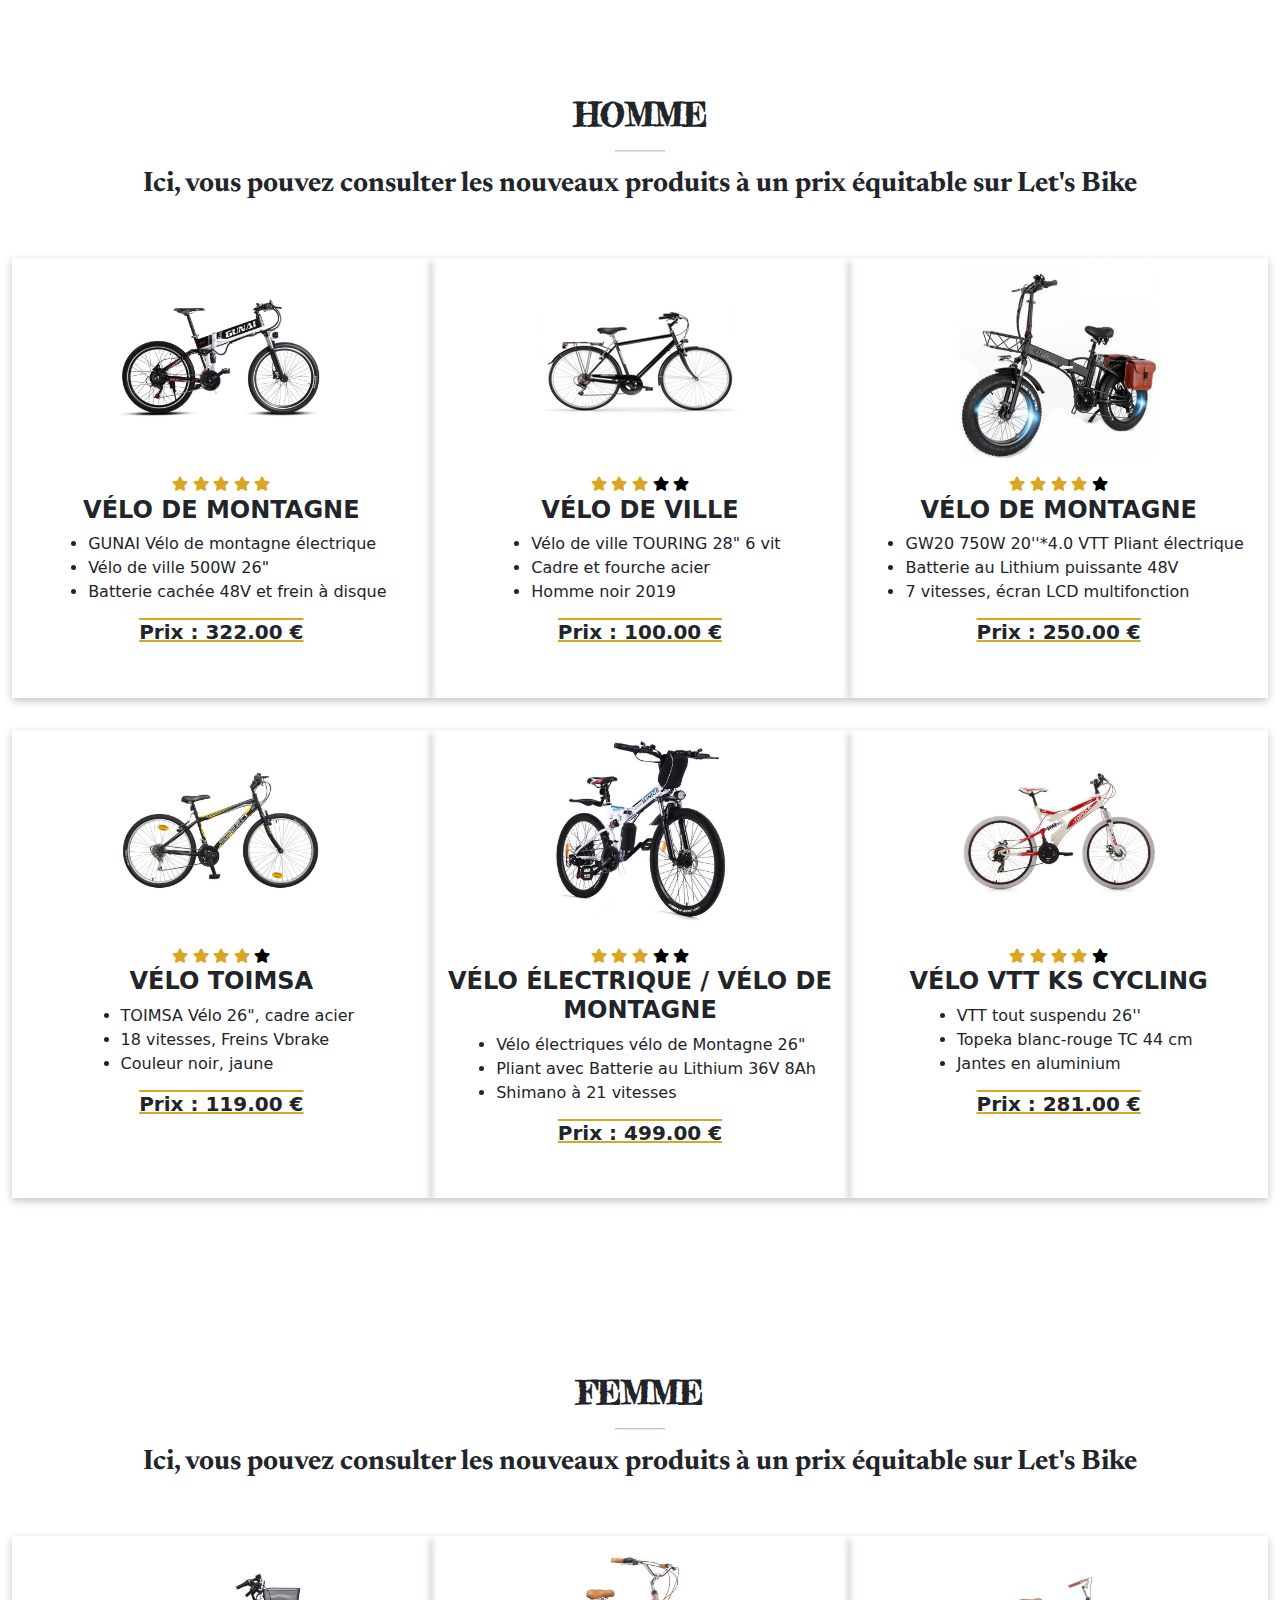
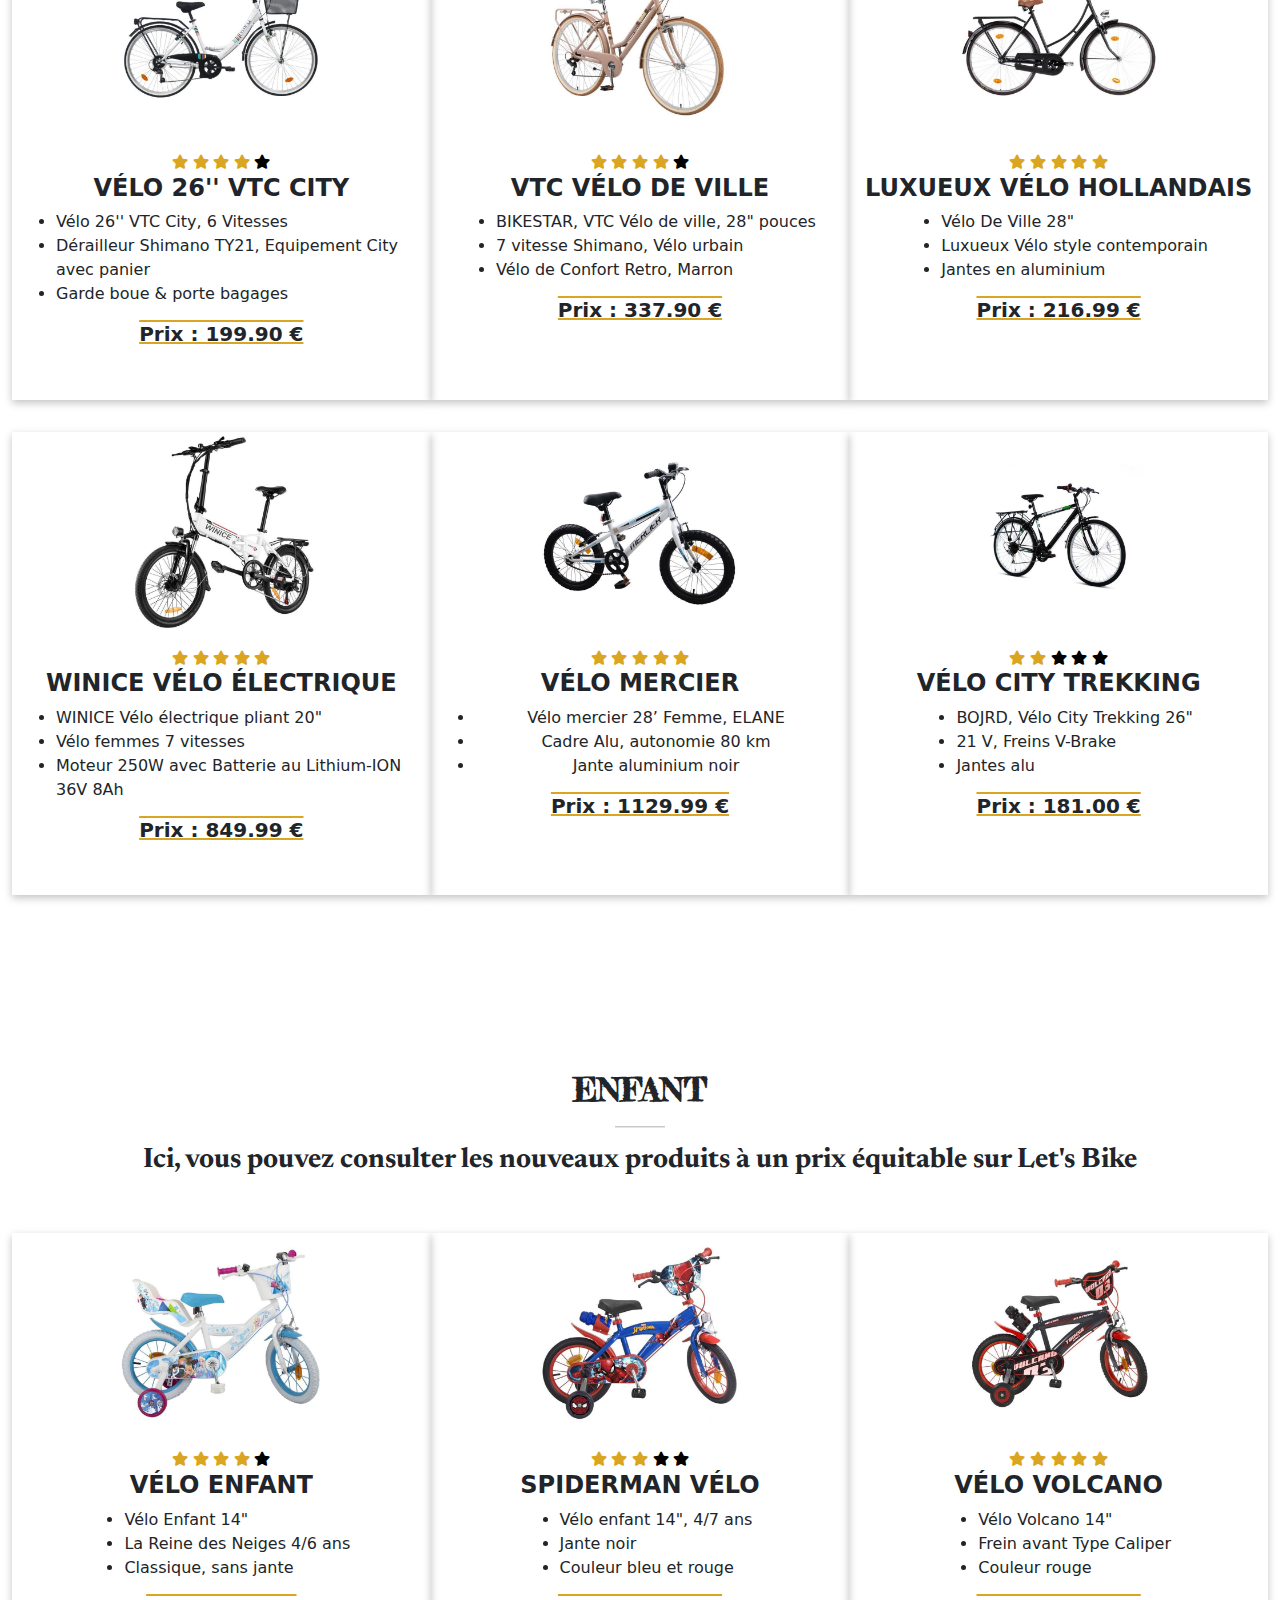
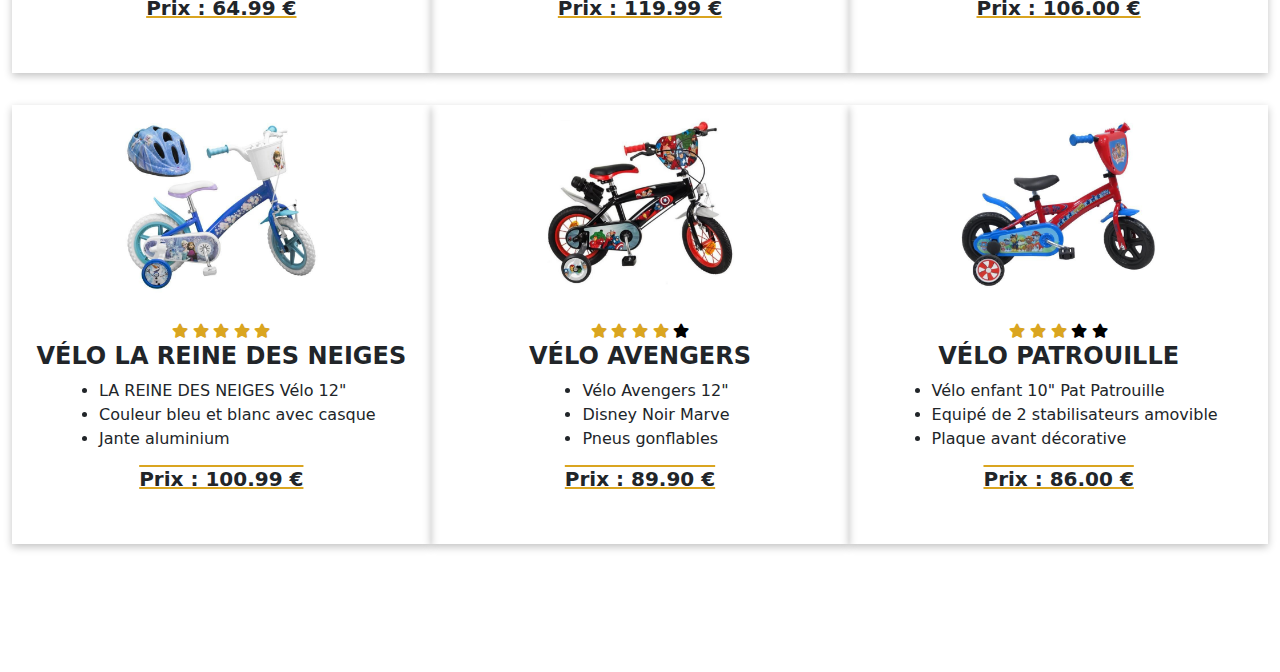
==== commit eb8a860c: "projet vélo" ====
--- a/e-commerce.html
+++ b/e-commerce.html
@@ -12,8 +12,14 @@
     <link rel="stylesheet" href="https://cdn.jsdelivr.net/npm/bootstrap@5.0.1/dist/css/bootstrap.min.css">
     <!-- Font awesome -->
     <link rel="stylesheet" href="https://cdnjs.cloudflare.com/ajax/libs/font-awesome/5.15.3/css/all.min.css" />
+    <!--Font style google-->
+    <link rel="preconnect" href="https://fonts.gstatic.com">
+    <link href="https://fonts.googleapis.com/css2?family=Fredericka+the+Great&display=swap" rel="stylesheet"> 
+    <link href="https://fonts.googleapis.com/css2?family=Newsreader:wght@200&display=swap" rel="stylesheet"> 
+    
     <!-- Mon fichier css-->
     <link rel="stylesheet" href="css/style.css">
+
 
 </head>
 
--- a/css/style.css
+++ b/css/style.css
@@ -1,5 +1,5 @@
 
-/* --- Produits --- */
+/* --- Produits (les cards) --- */
 
 .product {
     cursor: pointer;
@@ -65,4 +65,19 @@
     *display:inline;
 
 }
+.p-price {
+    text-decoration:2px underline overline solid goldenrod;
+    ;
+}
 
+#homme h2, #femme h2, #enfant h2 {
+    font-family: 'Fredericka the Great', cursive;
+    font-weight: bold;
+}
+#homme h3, #femme h3, #enfant h3 {
+    font-family: 'Newsreader', serif;
+    font-weight: bold;
+}
+
+
+/***** Fin les cards ****/
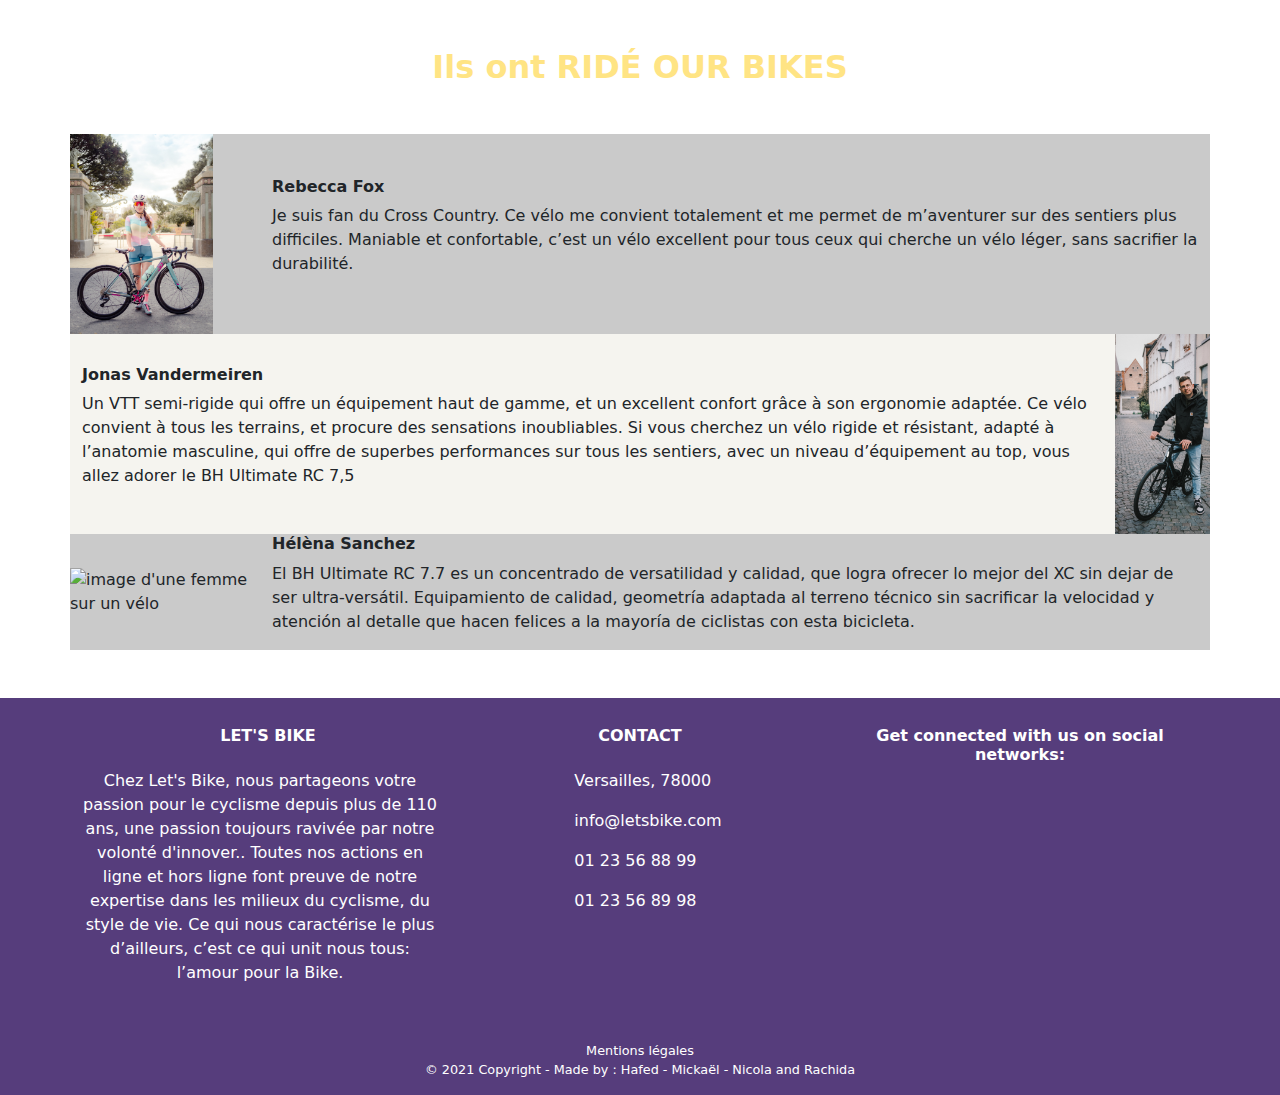
==== commit 39f8c228: "Création footer et section avis" ====
--- a/e-commerce.html
+++ b/e-commerce.html
@@ -5,519 +5,138 @@
     <meta charset="UTF-8">
     <meta http-equiv="X-UA-Compatible" content="IE=edge">
     <meta name="viewport" content="width=device-width, initial-scale=1.0">
-
-    <title>Let's Bike</title>
-
+    <!-- CSS fontawesome  -->
+    <link rel="stylesheet" href="https://pro.fontawesome.com/releases/v5.10.0/css/all.css"
+        integrity="sha384-AYmEC3Yw5cVb3ZcuHtOA93w35dYTsvhLPVnYs9eStHfGJvOvKxVfELGroGkvsg+p" crossorigin="anonymous" />
     <!-- Bootstrap CSS -->
     <link rel="stylesheet" href="https://cdn.jsdelivr.net/npm/bootstrap@5.0.1/dist/css/bootstrap.min.css">
-    <!-- Font awesome -->
-    <link rel="stylesheet" href="https://cdnjs.cloudflare.com/ajax/libs/font-awesome/5.15.3/css/all.min.css" />
-    <!--Font style google-->
-    <link rel="preconnect" href="https://fonts.gstatic.com">
-    <link href="https://fonts.googleapis.com/css2?family=Fredericka+the+Great&display=swap" rel="stylesheet"> 
-    <link href="https://fonts.googleapis.com/css2?family=Newsreader:wght@200&display=swap" rel="stylesheet"> 
-    
-    <!-- Mon fichier css-->
+    <!-- CSS -->
     <link rel="stylesheet" href="css/style.css">
-
-
+    <!-- Favicon -->
+    <link rel="icon" href="images/icon/favi.png" />
+    <title>Let's Bike</title>
 </head>
 
 <body>
+    <main>
 
+        <!-- Les cards Section -->
 
+        <!-- Fin les cards -->
 
-
-    <!-- Les cards Section -->
-
-    <!-- Les cards Vélo pour Homme -->
-
-    <section id="homme" class="my-5 pb-5">
-
-        <div class="container text-center mt-5 py-5">
-            <h2 class="text-uppercase fw-bold">HOMME</h2>
-            <hr class="mx-auto">
-            <h3>Ici, vous pouvez consulter les nouveaux produits à un prix équitable sur Let's Bike</h3>
+        <!-- Comments section  -->
+        <h2 class="text-center m-5 titre-avis"><strong>Ils ont RIDÉ OUR BIKES</strong> </h2>
+        <div class="container">
+                <!-- 1st comment  -->
+                <div class=" row comment-section bg-1">
+                    <div class="col-lg-2 col-sm-12 p-0">
+                        <img src="images/customers/rebecca-fox.jpg" height="200"  alt="image d'une femme sur un vélo">
+                    </div>
+                    <div class="col-lg-10 col-sm-12">
+                        <h6><strong>Rebecca Fox</strong></h6>
+                        <span class="fas fa-star comment-rate"></span>
+                        <span class="fas fa-star comment-rate"></span>
+                        <span class="fas fa-star comment-rate"></span>
+                        <span class="fas fa-star"></span>
+                        <span class="fas fa-star"></span>
+                        <p>Je suis fan du Cross Country. Ce vélo me convient totalement et me permet de m’aventurer sur des sentiers plus difficiles. Maniable et confortable, c’est un vélo excellent pour tous ceux qui cherche un vélo léger, sans sacrifier la durabilité.</p>
+                    </div>
+                </div>
+            <!-- 1st comment  -->
+            <!-- 2nd comment  -->
+                <div class=" row comment-section bg-2">
+                    <div class="col-lg-11 col-sm-12 ">
+                        <h6><strong>Jonas Vandermeiren</strong> </h6>
+                        <span class="fas fa-star comment-rate"></span>
+                        <span class="fas fa-star comment-rate "></span>
+                        <span class="fas fa-star comment-rate"></span>
+                        <span class="fas fa-star comment-rate"></span>
+                        <span class="fas fa-star"></span>
+                        <p>Un VTT semi-rigide qui offre un équipement haut de gamme, et un excellent confort grâce à son ergonomie adaptée. Ce vélo convient à tous les terrains, et procure des sensations inoubliables. Si vous cherchez un vélo rigide et résistant, adapté à l’anatomie masculine, qui offre de superbes performances sur tous les sentiers, avec un niveau d’équipement au top, vous allez adorer le BH Ultimate RC 7,5</p>
+                    </div>
+                    <div class="col-lg-1 col-sm-12 p-0 image-david ">
+                        <img src="images/customers/jonas-vandermeiren.jpg" height="200"
+                            alt="image d'un homme sur un vélo">
+                    </div>
+                </div>        
+            <!-- 2nd comment  -->
+            <!-- 3rd comment  -->
+                <div class=" row comment-section bg-1">
+                    <div class="col-lg-2 col-sm-12 p-0">
+                        <img src="images/customers/helena-dos-santos.jpg" height="200"
+                            alt="image d'une femme sur un vélo">
+                    </div>
+                    <div class="col-lg-10 col-sm-12">
+                        <h6><strong>Hélèna Sanchez</strong></h6>
+                        <span class="fa fa-star comment-rate"></span>
+                        <span class="fa fa-star comment-rate"></span>
+                        <span class="fa fa-star comment-rate"></span>
+                        <span class="fa fa-star comment-rate"></span>
+                        <span class="fa fa-star comment-rate"></span>
+                        <p>El BH Ultimate RC 7.7 es un concentrado de versatilidad y calidad, que logra ofrecer lo mejor del XC sin dejar de ser ultra-versátil. Equipamiento de calidad, geometría adaptada al terreno técnico sin sacrificar la velocidad y atención al detalle que hacen felices a la mayoría de ciclistas con esta bicicleta. </p>
+                    </div>
+                </div>
+            <!-- 3rd comment  -->
         </div>
-
-        <div class="row mx-auto container-fluid">
-
-            <div class="product text-center col-12 col-lg-4">
-                <img class="img-fluid mb-3" src="images/veloHomme/velo1.jpg" alt="velo1" title="GUNAI Vélo de montagne électrique" height="200" width="200">
-                <div class="star">
-                    <i class="fas fa-star"></i>
-                    <i class="fas fa-star"></i>
-                    <i class="fas fa-star"></i>
-                    <i class="fas fa-star"></i>
-                    <i class="fas fa-star"></i>
+        </div>
+        <!-- Comments section -->
+    </main>
+    <!-- Footer -->
+    <footer class="pt-1 mt-5 text-white">
+        <!-- Row section -->
+        <div class="container text-md-start ">
+            <div class="row mt-4">
+                <div class="col-md-4 col-lg-4 mx-auto mb-4 text-center">
+                    <h6 class="text-uppercase fw-bold mb-4">
+                        <i class="fas fa-bicycle me-3 "></i>Let's bike
+                    </h6>
+                    <p>Chez Let's Bike, nous partageons votre passion pour le cyclisme depuis plus de 110 ans, une passion toujours ravivée par notre volonté d'innover.. Toutes nos actions en ligne et hors ligne font preuve de notre expertise dans les milieux du cyclisme, du style de vie. Ce qui nous caractérise le plus d’ailleurs, c’est ce qui unit nous tous: l’amour pour la Bike.</p>
                 </div>
-                <h4 class="p-name fw-bold">VÉLO DE MONTAGNE</h4>
-                <ul class="info-flex">
-                    <li>
-                        GUNAI Vélo de montagne électrique
-                    </li>
-                    <li>
-                        Vélo de ville 500W 26"
-                    </li>
-                    <li>
-                        Batterie cachée 48V et frein à
-                    disque
-                    </li>
-                </ul>
-                <h5 class="p-price fw-bold">Prix : 322.00 €</h5>
-                <button class="buy-btn"><i class="fas fa-shopping-cart"></i> Achat</button>
-                <button class="get-btn"><i class="fas fa-shopping-basket"></i> Ajouter au panier</button>
+                <!--Infos -->
+                <div class="col-md-4 col-lg-4 ">
+                    <h6 class="text-uppercase fw-bold mb-4 text-center">Contact</h6>
+                    <div class="contact-flex">
+                        <p><i class="fas fa-home me-3"></i>Versailles, 78000</p>
+                        <p><i class="fas fa-at me-3"></i>info@letsbike.com</p>
+                        <p><i class="fas fa-phone me-3 "></i> 01 23 56 88 99</p>
+                        <p><i class="fas fa-print me-3"></i> 01 23 56 89 98</p>
+                    </div>
+                </div>
+                <!-- End Infos -->
+                <!-- Social media -->
+                <div class="col-md-4 col-lg-4  text-center">
+                    <h6 class="fw-bold">Get connected with us on social networks:</h6>
+                    <div>
+                        <a href="#" class="me-4 ">
+                            <i class="fab fa-facebook-f"></i>
+                        </a>
+                        <a href="#" class="me-4">
+                            <i class="fab fa-twitter"></i>
+                        </a>
+                        <a href="#" class="me-4">
+                            <i class="fab fa-instagram"></i>
+                        </a>
+                    </div>
+                </div>
+                <!-- End Social media -->
             </div>
 
-
-
-            <div class="product col-12 col-lg-4 text-center">
-               
-               
-                <img class="img-fluid mb-3" src="images/veloHomme/velo2.jpg" alt="velo2" title="Vélo de ville touring" height="200" width="200">
-                <div class="star">
-                    <i class="fas fa-star"></i>
-                    <i class="fas fa-star"></i>
-                    <i class="fas fa-star"></i>
-                    <span class="star-1"><i class="fas fa-star"></i></span>
-                    <span class="star-1"><i class="fas fa-star"></i></span>
+        </div>
+        <!-- End Row section -->
+        <!-- Copyright -->
+        <div class="container text-center p-3 copyright">
+            <div class="row">
+                <div class="col-12">
+                    <a class="text-reset" href="#">Mentions légales</a>
                 </div>
-                <h4 class="p-name fw-bold">VÉLO DE VILLE</h4>
-                <ul class="info-flex">
-                    <li>Vélo de ville TOURING 28" 6 vit</li>
-                    <li>Cadre et fourche acier </li>
-                    <li>Homme noir 2019</li>
-                </ul>
-               
-                <h5 class="p-price fw-bold">Prix : 100.00 €</h5>
-                <button class="buy-btn"><i class="fas fa-shopping-cart"></i> Achat</button>
-                <button class="get-btn"><i class="fas fa-shopping-basket"></i> Ajouter au panier</button>
-            </div>
-        
-         
-
-
-
-            <div class="product text-center col-12 col-lg-4">
-                <img class="img-fluid mb-3" src="images/veloHomme/velo3.jpg" alt="velo3" title="VTT Pliant électrique" height="200" width="200">
-                <div class="star">
-                    <i class="fas fa-star"></i>
-                    <i class="fas fa-star"></i>
-                    <i class="fas fa-star"></i>
-                    <i class="fas fa-star"></i>
-                    <span class="star-1"><i class="fas fa-star"></i></span>
+                <div class="col-12">
+                    © 2021 Copyright - Made by : Hafed - Mickaël - Nicola and Rachida
                 </div>
-                <h4 class="p-name fw-bold">VÉLO DE MONTAGNE</h4>
-
-                <ul class="info-flex">
-                    <li>GW20 750W 20''*4.0 VTT Pliant électrique</li>
-                    <li>Batterie au Lithium puissante 48V</li>
-                    <li>7 vitesses, écran LCD multifonction</li>
-                </ul>
-                
-                <h5 class="p-price fw-bold">Prix : 250.00 €</h5>
-                <button class="buy-btn"><i class="fas fa-shopping-cart"></i> Achat</button>
-                <button class="get-btn"><i class="fas fa-shopping-basket"></i> Ajouter au panier</button>
-            </div>
-
-
-            <div class="product text-center col-12 col-lg-4">
-                <img class="img-fluid mb-3" src="images/veloHomme/velo4.jpg" alt="velo4" title="TOIMSA Vélo 26" height="200" width="200">
-                <div class="star">
-                    <i class="fas fa-star"></i>
-                    <i class="fas fa-star"></i>
-                    <i class="fas fa-star"></i>
-                    <i class="fas fa-star"></i>
-                    <span class="star-1"><i class="fas fa-star"></i></span>
-                </div>
-                <h4 class="p-name fw-bold">VÉLO TOIMSA</h4>
-
-                <ul class="info-flex">
-                    <li>TOIMSA Vélo 26", cadre acier</li>
-                    <li>18 vitesses, Freins Vbrake</li>
-                    <li>Couleur noir, jaune</li>
-                </ul>
-              
-                <h5 class="p-price fw-bold">Prix : 119.00 €</h5>
-                <button class="buy-btn"><i class="fas fa-shopping-cart"></i> Achat</button>
-                <button class="get-btn"><i class="fas fa-shopping-basket"></i> Ajouter au panier</button>
-            </div>
-
-            <div class="product text-center col-12 col-lg-4">
-                <img class="img-fluid mb-3" src="images/veloHomme/velo5.jpg" alt="velo5" title="Vélo électriques vélo de Montagne" height="200" width="200">
-                <div class="star">
-                    <i class="fas fa-star"></i>
-                    <i class="fas fa-star"></i>
-                    <i class="fas fa-star"></i>
-                    <span class="star-1"> <i class="fas fa-star"></i></span>
-                    <span class="star-1"> <i class="fas fa-star"></i></span>
-                </div>
-                <h4 class="p-name fw-bold">VÉLO ÉLECTRIQUE / VÉLO DE MONTAGNE</h4>
-                <ul class="info-flex">
-                    <li>Vélo électriques vélo de Montagne 26"</li>
-                    <li>Pliant avec Batterie au Lithium 36V 8Ah</li>
-                    <li>Shimano à 21 vitesses</li>
-                </ul>
-                <h5 class="p-price fw-bold">Prix : 499.00 €</h5>
-                <button class="buy-btn"><i class="fas fa-shopping-cart"></i> Achat</button>
-                <button class="get-btn"><i class="fas fa-shopping-basket"></i> Ajouter au panier</button>
-            </div>
-
-            <div class="product text-center col-12 col-lg-4">
-                <img class="img-fluid mb-3" src="images/veloHomme/velo6.jpg" alt="velo6" title="VTT KS Cycling" height="200" width="200">
-                <div class="star">
-                    <i class="fas fa-star"></i>
-                    <i class="fas fa-star"></i>
-                    <i class="fas fa-star"></i>
-                    <i class="fas fa-star"></i>
-                    <span class="star-1"> <i class="fas fa-star"></i></span>
-                </div>
-                <h4 class="p-name fw-bold">VÉLO VTT KS CYCLING</h4>
-                <ul class="info-flex">
-                    <li>VTT tout suspendu 26''</li>
-                    <li>Topeka blanc-rouge TC 44 cm</li>
-                    <li>Jantes en aluminium</li>
-                </ul>
-                <h5 class="p-price fw-bold">Prix : 281.00 €</h5>
-                <button class="buy-btn"><i class="fas fa-shopping-cart"></i> Achat</button>
-                <button class="get-btn"><i class="fas fa-shopping-basket"></i> Ajouter au panier</button>
             </div>
         </div>
-
-
-
-
-    </section>
-
-    <!-- Fin section Homme -->
-
-
-    <!-- Début section Femme -->
-
-    
-
-     <section id="femme" class="my-5 pb-5">
-
-        <div class="container text-center mt-5 py-5">
-            <h2 class="text-uppercase fw-bold">FEMME</h2>
-            <hr class="mx-auto">
-            <h3>Ici, vous pouvez consulter les nouveaux produits à un prix équitable sur Let's Bike</h3>
-        </div>
-
-        <div class="row mx-auto container-fluid">
-
-            <div class="product text-center col-12 col-lg-4">
-                <img class="img-fluid mb-3" src="images/veloFemme/velo1.jpg" alt="velo1" title="Vélo 26'' VTC City" height="200" width="200">
-                <div class="star">
-                    <i class="fas fa-star"></i>
-                    <i class="fas fa-star"></i>
-                    <i class="fas fa-star"></i>
-                    <i class="fas fa-star"></i>
-                    <span class="star-1"><i class="fas fa-star"></i></span>
-                </div>
-                <h4 class="p-name fw-bold text-uppercase">Vélo 26'' VTC City</h4>
-                <ul class="info-flex">
-                    <li>Vélo 26'' VTC City, 6 Vitesses</li>
-                    <li>Dérailleur Shimano TY21, Equipement City avec panier</li>
-                    <li>Garde boue & porte bagages</li>
-                </ul>
-
-                <h5 class="p-price fw-bold">Prix : 199.90 €</h5>
-                <button class="buy-btn"><i class="fas fa-shopping-cart"></i> Achat</button>
-                <button class="get-btn"><i class="fas fa-shopping-basket"></i> Ajouter au panier</button>
-            </div>
-
-
-
-            <div class="product text-center col-12 col-lg-4">
-                <img class="img-fluid mb-3" src="images/veloFemme/velo2.jpg" alt="velo2" title="VTC Vélo de ville" height="200" width="200">
-                <div class="star">
-                    <i class="fas fa-star"></i>
-                    <i class="fas fa-star"></i>
-                    <i class="fas fa-star"></i>
-                    <i class="fas fa-star"></i>
-                    <span class="star-1"><i class="fas fa-star"></i></span>
-                </div>
-                <h4 class="p-name fw-bold text-uppercase">VTC Vélo de ville</h4>
-                <ul class="info-flex">
-                    <li>BIKESTAR, VTC Vélo de ville, 28" pouces</li>
-                    <li>7 vitesse Shimano, Vélo urbain</li>
-                    <li>Vélo de Confort Retro, Marron</li>
-                </ul>
-                <h5 class="p-price fw-bold">Prix : 337.90 €</h5>
-                <button class="buy-btn"><i class="fas fa-shopping-cart"></i> Achat</button>
-                <button class="get-btn"><i class="fas fa-shopping-basket"></i> Ajouter au panier</button>
-            </div>
-
-
-
-            <div class="product text-center col-12 col-lg-4">
-                <img class="img-fluid mb-3" src="images/veloFemme/velo3.jpg" alt="velo3" title="Luxueux Vélo hollandais" height="200" width="200">
-                <div class="star">
-                    <i class="fas fa-star"></i>
-                    <i class="fas fa-star"></i>
-                    <i class="fas fa-star"></i>
-                    <i class="fas fa-star"></i>
-                    <i class="fas fa-star"></i>
-                </div>
-                <h4 class="p-name fw-bold text-uppercase">Luxueux Vélo hollandais</h4>
-                <ul class="info-flex">
-                    <li>Vélo De Ville 28"</li>
-                    <li>Luxueux Vélo style contemporain</li>
-                    <li>Jantes en aluminium</li>
-                </ul>
-              
-                <h5 class="p-price fw-bold">Prix : 216.99 €</h5>
-                <button class="buy-btn"><i class="fas fa-shopping-cart"></i> Achat</button>
-                <button class="get-btn"><i class="fas fa-shopping-basket"></i> Ajouter au panier</button>
-            </div>
-
-
-            <div class="product text-center col-12 col-lg-4">
-                <img class="img-fluid mb-3" src="images/veloFemme/velo4.jpg" alt="velo4" title="WINICE Vélo électrique" height="200" width="200">
-                <div class="star">
-                    <i class="fas fa-star"></i>
-                    <i class="fas fa-star"></i>
-                    <i class="fas fa-star"></i>
-                    <i class="fas fa-star"></i>
-                    <i class="fas fa-star"></i>
-                </div>
-                <h4 class="p-name fw-bold text-uppercase">WINICE Vélo électrique</h4>
-                <ul class="info-flex">
-                    <li>WINICE Vélo électrique pliant 20"</li>
-                    <li>Vélo femmes 7 vitesses</li>
-                    <li>Moteur 250W avec Batterie au Lithium-ION 36V 8Ah</li>
-                </ul>
-                
-                <h5 class="p-price fw-bold">Prix : 849.99 €</h5>
-                <button class="buy-btn"><i class="fas fa-shopping-cart"></i> Achat</button>
-                <button class="get-btn"><i class="fas fa-shopping-basket"></i> Ajouter au panier</button>
-            </div>
-
-            <div class="product text-center col-12 col-lg-4">
-                <img class="img-fluid mb-3" src="images/veloFemme/velo5.jpg" alt="velo5" title="Vélo mercier" height="200" width="200">
-                <div class="star">
-                    <i class="fas fa-star"></i>
-                    <i class="fas fa-star"></i>
-                    <i class="fas fa-star"></i>
-                    <i class="fas fa-star"></i>
-                    <i class="fas fa-star"></i>
-                </div>
-                <h4 class="p-name fw-bold text-uppercase">Vélo mercier</h4>
-                <ul>
-                    <li>Vélo mercier 28’ Femme, ELANE</li>
-                    <li>Cadre Alu, autonomie 80 km</li>
-                    <li>Jante aluminium noir</li>
-                </ul>
-                
-                <h5 class="p-price fw-bold">Prix : 1129.99 €</h5>
-                <button class="buy-btn"><i class="fas fa-shopping-cart"></i> Achat</button>
-                <button class="get-btn"><i class="fas fa-shopping-basket"></i> Ajouter au panier</button>
-            </div>
-
-            <div class="product text-center col-12 col-lg-4">
-                <img class="img-fluid mb-3" src="images/veloFemme/velo6.jpg" alt="velo6" title="Vélo City Trekking" height="200" width="200">
-                <div class="star">
-                    <i class="fas fa-star"></i>
-                    <i class="fas fa-star"></i>
-                    <span class="star-1">  <i class="fas fa-star"></i></span>
-                    <span class="star-1"> <i class="fas fa-star"></i></span>
-                    <span class="star-1">  <i class="fas fa-star"></i></span>
-                </div>
-                <h4 class="p-name fw-bold text-uppercase">Vélo City Trekking</h4>
-                <ul class="info-flex">
-                    <li>BOJRD, Vélo City Trekking 26"</li>
-                    <li>21 V, Freins V-Brake</li>
-                    <li>Jantes alu</li>
-                </ul>
-               
-                <h5 class="p-price fw-bold">Prix : 181.00 €</h5>
-                <button class="buy-btn"><i class="fas fa-shopping-cart"></i> Achat</button>
-                <button class="get-btn"><i class="fas fa-shopping-basket"></i> Ajouter au panier</button>
-            </div>
-        </div>
-
-
-
-
-    </section>
-
-
-
-
-
-    <!-- Fin section Femme -->
-
-
-
-    <!-- Section enfants-->
-
-    
-   
-
-     <section id="enfant" class="my-5 pb-5">
-
-        <div class="container text-center mt-5 py-5">
-            <h2 class="text-uppercase fw-bold">enfant</h2>
-            <hr class="mx-auto">
-            <h3>Ici, vous pouvez consulter les nouveaux produits à un prix équitable sur Let's Bike</h3>
-        </div>
-
-        <div class="row mx-auto container-fluid">
-
-            <div class="product text-center col-12 col-lg-4">
-                <img class="img-fluid mb-3" src="images/veloEnfant/velo1.jpg" alt="velo1" title="Vélo Enfant" height="200" width="200">
-                <div class="star">
-                    <i class="fas fa-star"></i>
-                    <i class="fas fa-star"></i>
-                    <i class="fas fa-star"></i>
-                    <i class="fas fa-star"></i>
-                    <span class="star-1">  <i class="fas fa-star"></i></span>
-                </div>
-                <h4 class="p-name fw-bold text-uppercase">Vélo Enfant</h4>
-                <ul class="info-flex">
-                    <li>Vélo Enfant 14"</li>
-                    <li>La Reine des Neiges 4/6 ans</li>
-                    <li>Classique, sans jante</li>
-                </ul>
-                <h5 class="p-price fw-bold">Prix : 64.99 €</h5>
-                <button class="buy-btn"><i class="fas fa-shopping-cart"></i> Achat</button>
-                <button class="get-btn"><i class="fas fa-shopping-basket"></i> Ajouter au panier</button>
-            </div>
-
-
-
-            <div class="product text-center col-12 col-lg-4">
-                <img class="img-fluid mb-3" src="images/veloEnfant/velo2.jpg" alt="velo2" title="SPIDERMAN Vélo" height="200" width="200">
-                <div class="star">
-                    <i class="fas fa-star"></i>
-                    <i class="fas fa-star"></i>
-                    <i class="fas fa-star"></i>
-                    <span class="star-1">    <i class="fas fa-star"></i></span>
-                    <span class="star-1">  <i class="fas fa-star"></i></span>
-                </div>
-                <h4 class="p-name fw-bold text-uppercase">SPIDERMAN Vélo</h4>
-                <ul class="info-flex">
-                    <li>Vélo enfant 14", 4/7 ans</li>
-                    <li>Jante noir</li>
-                    <li>Couleur bleu et rouge</li>
-                </ul>
-               
-                <h5 class="p-price fw-bold">Prix : 119.99 €</h5>
-                <button class="buy-btn"><i class="fas fa-shopping-cart"></i> Achat</button>
-                <button class="get-btn"><i class="fas fa-shopping-basket"></i> Ajouter au panier</button>
-            </div>
-
-
-
-            <div class="product text-center col-12 col-lg-4">
-                <img class="img-fluid mb-3" src="images/veloEnfant/velo3.jpg" alt="velo3" title="Vélo Volcano" height="200" width="200">
-                <div class="star">
-                    <i class="fas fa-star"></i>
-                    <i class="fas fa-star"></i>
-                    <i class="fas fa-star"></i>
-                    <i class="fas fa-star"></i>
-                    <i class="fas fa-star"></i>
-                </div>
-                <h4 class="p-name fw-bold text-uppercase">Vélo Volcano</h4>
-                <ul class="info-flex">
-                    <li>Vélo Volcano 14"</li>
-                    <li>Frein avant Type Caliper</li>
-                    <li>Couleur rouge</li>
-                </ul>
-               
-                <h5 class="p-price fw-bold">Prix : 106.00 €</h5>
-                <button class="buy-btn"><i class="fas fa-shopping-cart"></i> Achat</button>
-                <button class="get-btn"><i class="fas fa-shopping-basket"></i> Ajouter au panier</button>
-            </div>
-
-
-            <div class="product text-center col-12 col-lg-4">
-                <img class="img-fluid mb-3" src="images/veloEnfant/velo4.jpg" alt="velo4" title="LA REINE DES NEIGES Vélo" height="200" width="200">
-                <div class="star">
-                    <i class="fas fa-star"></i>
-                    <i class="fas fa-star"></i>
-                    <i class="fas fa-star"></i>
-                    <i class="fas fa-star"></i>
-                    <i class="fas fa-star"></i>
-                </div>
-                <h4 class="p-name fw-bold text-uppercase">Vélo LA REINE DES NEIGES</h4>
-                <ul class="info-flex">
-                    <li>LA REINE DES NEIGES Vélo 12"</li>
-                    <li>Couleur bleu et blanc avec casque</li>
-                    <li>Jante aluminium</li>
-                </ul>
-               
-                <h5 class="p-price fw-bold">Prix : 100.99 €</h5>
-                <button class="buy-btn"><i class="fas fa-shopping-cart"></i> Achat</button>
-                <button class="get-btn"><i class="fas fa-shopping-basket"></i> Ajouter au panier</button>
-            </div>
-
-            <div class="product text-center col-12 col-lg-4">
-                <img class="img-fluid mb-3" src="images/veloEnfant/velo5.jpg" alt="velo5" title="Vélo Avengers" height="200" width="200">
-                <div class="star">
-                    <i class="fas fa-star"></i>
-                    <i class="fas fa-star"></i>
-                    <i class="fas fa-star"></i>
-                    <i class="fas fa-star"></i>
-                    <span class="star-1">  <i class="fas fa-star"></i></span>
-                </div>
-                <h4 class="p-name fw-bold text-uppercase">Vélo Avengers</h4>
-                <ul class="info-flex">
-                    <li>Vélo Avengers 12"</li>
-                    <li>Disney Noir Marve</li>
-                    <li>Pneus gonflables</li>
-                </ul>
-                
-                <h5 class="p-price fw-bold">Prix : 89.90 €</h5>
-                <button class="buy-btn"><i class="fas fa-shopping-cart"></i> Achat</button>
-                <button class="get-btn"><i class="fas fa-shopping-basket"></i> Ajouter au panier</button>
-            </div>
-
-            <div class="product text-center col-12 col-lg-4">
-                <img class="img-fluid mb-3" src="images/veloEnfant/velo6.jpg" alt="velo6" title="Vélo Patrouille" height="200" width="200">
-                <div class="star">
-                    <i class="fas fa-star"></i>
-                    <i class="fas fa-star"></i>
-                    <i class="fas fa-star"></i>
-                    <span class="star-1">   <i class="fas fa-star"></i></span>
-                    <span class="star-1">   <i class="fas fa-star"></i></span>
-                </div>
-                <h4 class="p-name fw-bold text-uppercase">Vélo Patrouille</h4>
-                <ul class="info-flex">
-                    <li>Vélo enfant 10" Pat Patrouille</li>
-                    <li>Equipé de 2 stabilisateurs amovible</li>
-                    <li>Plaque avant décorative</li>
-                </ul>
-              
-                <h5 class="p-price fw-bold">Prix : 86.00 €</h5>
-                <button class="buy-btn"><i class="fas fa-shopping-cart"></i> Achat</button>
-                <button class="get-btn"><i class="fas fa-shopping-basket"></i> Ajouter au panier</button>
-            </div>
-        </div>
-
-
-
-
-    </section>
-
-
-
-
-
-    <!-- Fin section Femme -->
-
-
-    <!-- Fin section enfants-->
-
-
-    <!-- Fin les cards -->
-
-
-
-
-    <!--Fichier js-->
-    <script src="js/script.js"></script>
+        <!-- End Copyright -->
+    </footer>
+    <!-- Footer -->
     <!-- Option 1: Bootstrap Bundle with Popper -->
     <script src="https://cdn.jsdelivr.net/npm/bootstrap@5.0.1/dist/js/bootstrap.bundle.min.js"></script>
 
--- a/css/style.css
+++ b/css/style.css
@@ -1,83 +1,43 @@
-
-/* --- Produits (les cards) --- */
-
-.product {
-    cursor: pointer;
-    margin-bottom: 2rem; 
-    box-shadow: rgba(0, 0, 0, 0.24) 0px 3px 8px;  
+/********Avis*******/
+.titre-avis{
+    color:#FFE484;
 }
-.product img {
-    transition: 0.3s all;
+.comment-section{
+    align-items: center;
 }
-.product #buy-btn,.product .get-btn{
-    transform: translateY(20px);
-    opacity: 0;
-    transition: 0.3s all;
+.comment-rate {
+    color: goldenrod;
+  }
+.image-david{
+    overflow: hidden;
+}
+.bg-1{
+    background-color: #cacaca;
+}
+.bg-2{
+    background-color:#f5f4ef;
+  
 }
 
-.product:hover #buy-btn,.product:hover .get-btn{
-  
-    transform: translateY(0);
-    opacity: 1;
-   
+/*******************
+        FOOTER
+*******************/
+footer{
+    background-color: #563D7C;
 }
-
-.product .buy-btn,.product .get-btn{
-    background-color: #563D7C;
-    transform: translateY(20px);
-    opacity: 0;
-    transition: 0.3s all;
+footer i{
     color: #FFE484;
 }
-.product:hover .buy-btn,.product:hover .get-btn{
-  
-    transform: translateY(0);
-    opacity: 1;
-   
+a{
+    text-decoration: none;
 }
-hr {
-    height: 2px;
-    width: 50px;
-    background-color: #fb774b;
+.contact-flex{
+    display: flex;
+    flex-direction: column;
+    flex-wrap: wrap;
+    justify-content: flex-start;
+    align-content: center;
 }
-.star {
-    font-size: 0.9rem;
-    color: goldenrod;
+.copyright{
+    font-size: 0.8rem;
 }
-.star .star-1 {
-    font-size: 0.9rem;
-    color: #000;
-}
-.product button {
-    font-size: 0.8rem;
-    font-weight: 700;
-    outline: none;
-    border: none;
-    padding: 13px 30px;
-    text-transform: uppercase;
-    cursor: pointer;
-}
-.product .info-flex {
-    text-align: left;
-    display:-moz-inline-stack;
-    display:inline-block;
-    zoom:1;
-    *display:inline;
-
-}
-.p-price {
-    text-decoration:2px underline overline solid goldenrod;
-    ;
-}
-
-#homme h2, #femme h2, #enfant h2 {
-    font-family: 'Fredericka the Great', cursive;
-    font-weight: bold;
-}
-#homme h3, #femme h3, #enfant h3 {
-    font-family: 'Newsreader', serif;
-    font-weight: bold;
-}
-
-
-/***** Fin les cards ****/
